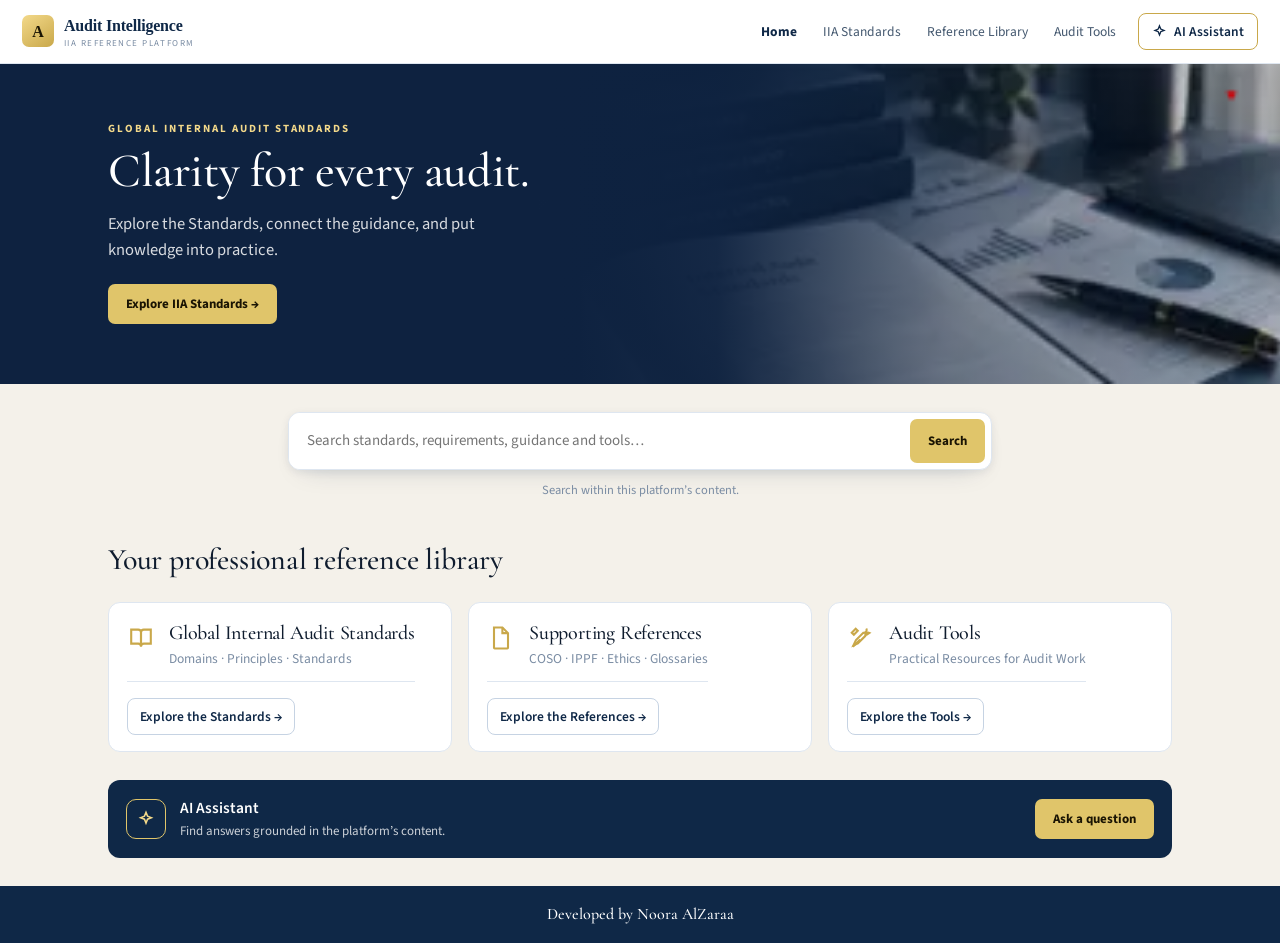
==== index.html @ 4ea4328c "Add gold domain icons and a highlighted subsection rail. Co-authored-by: Cursor <cursoragent@cursor." ====
<!doctype html>
<html lang="en">
<head>
<meta charset="utf-8">
<meta name="viewport" content="width=device-width, initial-scale=1">
<meta name="description" content="Audit Intelligence — a professional reference for the IIA Global Internal Audit Standards, supporting references and practical audit tools.">
<title>Audit Intelligence — IIA Reference Platform</title>
<link rel="stylesheet" href="assets/iia.css?v=9">
</head>
<body>

<header class="top"></header>

<section class="hero">
  <img class="hero-photo" src="assets/hero-audit.png" alt="">
  <div class="hero-shade"></div>
  <div class="hero-in">
    <div class="eyebrow">Global Internal Audit Standards</div>
    <h1>Clarity for every audit.</h1>
    <p>Explore the Standards, connect the guidance, and put knowledge into practice.</p>
    <a class="btn-gold" href="standards.html">Explore IIA Standards →</a>
  </div>
</section>

<div class="home-search">
  <form id="homeSearch" action="standards.html" method="get">
    <input type="search" name="q" id="q" placeholder="Search standards, requirements, guidance and tools…"
           aria-label="Search this platform" autocomplete="off">
    <button class="btn-gold" type="submit">Search</button>
  </form>
  <p class="hint">Search within this platform’s content.</p>
</div>

<div class="home-band" id="library">
  <h2>Your professional reference library</h2>
  <div class="lib-cards">
    <a class="lib-card" href="standards.html">
      <div class="row">
        <svg class="ic" viewBox="0 0 20 20"><path d="M3 4h5a2 2 0 012 2v10a2 2 0 00-2-2H3z"/><path d="M17 4h-5a2 2 0 00-2 2v10a2 2 0 012-2h5z"/></svg>
        <div>
          <h3>Global Internal Audit Standards</h3>
          <p>Domains · Principles · Standards</p>
        </div>
      </div>
      <span class="go">Explore the Standards →</span>
    </a>
    <a class="lib-card" href="references.html">
      <div class="row">
        <svg class="ic" viewBox="0 0 20 20"><path d="M5 2.5h6l4 4V17a.5.5 0 01-.5.5h-9A.5.5 0 015 17z"/><path d="M11 2.5v4h4"/></svg>
        <div>
          <h3>Supporting References</h3>
          <p>COSO · IPPF · Ethics · Glossaries</p>
        </div>
      </div>
      <span class="go">Explore the References →</span>
    </a>
    <a class="lib-card" href="tools.html">
      <div class="row">
        <svg class="ic" viewBox="0 0 20 20"><path d="M13.8 3.2a2.1 2.1 0 01-2.2 3.1L6.4 11.5 4.6 15.2l3.2-1.4 5.2-5.2a2.1 2.1 0 013-2.2L13.6 8"/><path d="M6.2 3.4L3.4 6.2l1.5 1.5 2.8-2.8zM4.2 16.2l5.2-5.2"/></svg>
        <div>
          <h3>Audit Tools</h3>
          <p>Practical Resources for Audit Work</p>
        </div>
      </div>
      <span class="go">Explore the Tools →</span>
    </a>
  </div>
</div>

<div id="found" class="home-band" hidden>
  <h2>Results in this platform</h2>
  <div class="results" id="hits" style="padding:0"></div>
</div>

<div style="max-width:1120px;margin:0 auto;padding:0 28px">
  <div class="askbar">
    <div class="ai-i"><svg class="ic" viewBox="0 0 20 20"><path d="M10 2.5l1.7 4.3 4.3 1.7-4.3 1.7L10 14.5 8.3 10.2 4 8.5l4.3-1.7z"/></svg></div>
    <div>
      <b>AI Assistant</b>
      <span>Find answers grounded in the platform’s content.</span>
    </div>
    <a class="btn-gold" href="assistant.html">Ask a question</a>
  </div>
</div>

<footer></footer>

<script src="data/library.js"></script>
<script src="data/iia.js?v=9"></script>
<script src="data/references.js"></script>
<script src="assets/iia.js?v=9"></script>
<script>
(function(){
  mount({ active:'home' });
  const tg = document.getElementById('navToggle');
  if (tg) tg.style.display = 'none';

  const input = document.getElementById('q');
  const found = document.getElementById('found');
  const hits = document.getElementById('hits');
  const library = document.getElementById('library');
  const params = new URLSearchParams(location.search);
  if (params.get('q')) input.value = params.get('q');

  function show(q){
    const query = q.trim();
    const url = new URL(location.href);
    if (query) url.searchParams.set('q', query); else url.searchParams.delete('q');
    history.replaceState(null, '', url);
    if (!query){ found.hidden = true; library.hidden = false; hits.innerHTML = ''; return; }
    const standards = searchPlatform(query).slice(0, 8);
    const domainI = searchDomainI(query).slice(0, 1);
    const tools = matchCatalog(TOOLS, query);
    const refs = matchCatalog(REFS, query);
    let h = '';
    domainI.forEach(r => {
      const src = (r.hits[0] && r.hits[0].text) || r.summary || '';
      const href = 'standards.html?domain=I' + (r.hits[0] ? '#' + r.hits[0].anchor : '');
      h += '<a class="hit" href="' + href + '"><span class="sref">Domain I</span>' +
        '<h3>' + highlight(r.title, query) + '</h3>' +
        '<p>' + highlight(preview(src, query), query) + '</p></a>';
    });
    standards.forEach(r => {
      const src = (r.hits[0] && r.hits[0].text) || (r.rec && r.rec.summary) || '';
      const href = 'standard.html?ref=' + encodeURIComponent(r.s.ref) +
        (r.hits[0] ? '#' + r.hits[0].anchor : '');
      h += '<a class="hit" href="' + href + '"><span class="sref">' + esc(r.s.ref) + '</span>' +
        '<h3>' + highlight(r.s.title, query) + '</h3>' +
        (r.hits[0] ? '<p>' + highlight(preview(src, query), query) + '</p>' : '<p>Standard</p>') +
        '</a>';
    });
    tools.forEach(t => {
      h += '<a class="hit" href="tools.html?tool=' + encodeURIComponent(t.id) + '">' +
        '<span class="sref">Tool</span><h3>' + esc(t.title) + '</h3><p>' + esc(t.blurb) + '</p></a>';
    });
    refs.forEach(r => {
      h += '<a class="hit" href="references.html?ref=' + encodeURIComponent(r.id) + '">' +
        '<span class="sref">Reference</span><h3>' + esc(r.title) + '</h3><p>' + esc(r.blurb) + '</p></a>';
    });
    if (!h) h = '<div class="empty"><b>Nothing in this platform matches that.</b>' +
      '<p>Search covers the standards, references and tools held here.</p></div>';
    hits.innerHTML = h;
    found.hidden = false;
    library.hidden = true;
  }

  let t;
  input.addEventListener('input', () => { clearTimeout(t); t = setTimeout(() => show(input.value), 140); });
  document.getElementById('homeSearch').addEventListener('submit', e => {
    e.preventDefault();
    show(input.value);
  });
  if (input.value) show(input.value);
})();
</script>
</body>
</html>
---- assets/iia.css ----
@import url('https://fonts.googleapis.com/css2?family=Cormorant+Garamond:wght@500;600&family=Source+Sans+3:ital,wght@0,400;0,500;0,600;0,700;1,400&display=swap');
/* ============================================================
   AUDIT INTELLIGENCE — IIA GLOBAL INTERNAL AUDIT STANDARDS
   Navy / ivory / muted gold. Built to the client's design references.
   ============================================================ */

:root{
  --navy:#0F2847; 
  --navy-2:#153A5E; --navy-3:#1E4C77; --navy-4:#2C6CA8;
  --gold:#E0C56A; --gold-2:#C9A84A; --gold-3:#F3D98A;
  --gold-soft:#FDF8EA; --gold-line:#F0E2B4;
  --ground:#F4F1EA; --panel:#FFFFFF; --panel-2:#F7F4EE; --panel-3:#EBE6DC;
  --bar:64px;
  --ink:#0F1C2E; --ink-2:#44586F; --ink-3:#7A8CA3;
  --line:#DEE6F0; --line-2:#C6D3E3;
  --good:#1D7A52; --good-bg:#E6F4EC;
  --warn:#A8761C; --warn-bg:#FBF1DD;
  --crit:#A33A2E; --crit-bg:#FAEAE7;
  --info:#1E4C77; --info-bg:#E8F0F8;
  --sh-1:0 1px 2px rgba(15,40,71,.06);
  --sh-2:0 2px 8px rgba(15,40,71,.08),0 12px 28px -16px rgba(15,40,71,.22);
  --sh-3:0 6px 18px rgba(15,40,71,.10),0 24px 56px -24px rgba(15,40,71,.30);
  --r:10px; --r-s:7px;
  --sb-w:286px;
}

*{box-sizing:border-box}
html{-webkit-text-size-adjust:100%;scroll-behavior:smooth}
body{
  margin:0;background:var(--ground);color:var(--ink);
  font-family:"Source Sans 3","Segoe UI",system-ui,sans-serif;
  font-size:14.5px;line-height:1.6;-webkit-font-smoothing:antialiased;
}
h1,h2,h3,h4{font-family:"Cormorant Garamond",Georgia,"Times New Roman",serif;
  font-weight:500;margin:0;text-wrap:balance;letter-spacing:-.2px;color:var(--ink)}
a{color:inherit;text-decoration:none}
button{font:inherit;cursor:pointer}
:focus-visible{outline:2px solid var(--gold);outline-offset:2px;border-radius:4px}
.mono{font-family:ui-monospace,"SF Mono",Menlo,Consolas,monospace;font-variant-numeric:tabular-nums}

/* ============ TOP BAR ============ */
.top{position:sticky;top:0;z-index:60;background:#fff;color:var(--ink);
  display:flex;align-items:center;gap:18px;padding:0 22px;height:var(--bar);
  border-bottom:1px solid var(--line)}
.brand{display:flex;align-items:center;gap:10px;flex:none}
.brand .bm{width:32px;height:32px;border-radius:7px;display:grid;place-items:center;
  background:linear-gradient(145deg,var(--gold-3),var(--gold-2));color:#1A1403;
  font-family:Georgia,serif;font-weight:700;font-size:16px}
.brand b{font-family:Georgia,serif;font-size:16px;font-weight:600;letter-spacing:-.2px;
  color:var(--navy);white-space:nowrap}
.brand span{font-size:9px;letter-spacing:.16em;text-transform:uppercase;
  color:var(--ink-3);display:block;line-height:1.2;white-space:nowrap}
.topnav{margin-left:auto;display:flex;align-items:center;gap:2px;min-width:0}
.topnav a{padding:8px 12px;border-radius:6px;font-size:13.5px;color:var(--ink-2);
  transition:.15s;white-space:nowrap}
.topnav a:hover{background:var(--panel-2);color:var(--navy)}
.topnav a.on{color:var(--navy);font-weight:700}
.topnav a.cta{background:transparent;color:var(--navy);font-weight:600;margin-left:8px;
  display:flex;align-items:center;gap:7px;border-radius:8px;padding:7px 13px;
  border:1.5px solid var(--gold-2)}
.topnav a.cta:hover{background:var(--gold-soft);color:var(--navy)}
.topnav .ic{width:15px;height:15px;stroke:currentColor;fill:none;stroke-width:1.8}

/* ============ SHELL ============ */
.shell{display:grid;grid-template-columns:var(--sb-w) 1fr;min-height:calc(100vh - var(--bar));
  align-items:start}

/* ============ STANDARDS NAVIGATOR ============ */
.nav{background:var(--navy);color:#fff;position:sticky;top:var(--bar);
  height:calc(100vh - var(--bar));display:flex;flex-direction:column;overflow:hidden}
.nav-h{padding:14px 16px 12px;border-bottom:1px solid rgba(255,255,255,.1);flex:none}
.nav-h .t{font-size:9.5px;letter-spacing:.17em;text-transform:uppercase;
  color:rgba(255,255,255,.55);font-weight:700;margin:0 0 12px}
.nav-find{position:relative;display:flex;align-items:center}
.nav-find .ic{position:absolute;left:11px;width:14px;height:14px;
  stroke:rgba(255,255,255,.45);fill:none;stroke-width:2;pointer-events:none}
.nav-find input{width:100%;padding:8px 11px 8px 32px;border-radius:6px;font:inherit;font-size:12.5px;
  background:rgba(255,255,255,.1);border:1px solid rgba(255,255,255,.14);color:#fff}
.nav-find input::placeholder{color:rgba(255,255,255,.45)}
.nav-find input:focus{outline:none;border-color:var(--gold);background:rgba(255,255,255,.14)}
.nav-body{flex:1;overflow-y:auto;padding:6px 0 20px;
  scrollbar-width:thin;scrollbar-color:rgba(255,255,255,.2) transparent}
.nav-body::-webkit-scrollbar{width:6px}
.nav-body::-webkit-scrollbar-thumb{background:rgba(255,255,255,.2);border-radius:3px}

.dom-h{padding:13px 16px 5px;font-size:8.5px;letter-spacing:.16em;text-transform:uppercase;
  color:var(--gold);font-weight:700;display:flex;align-items:center;gap:7px}
.dom-h::after{content:"";flex:1;height:1px;background:rgba(201,162,39,.25)}

.pr{border-bottom:1px solid rgba(255,255,255,.05)}
.pr-h{width:100%;display:flex;align-items:flex-start;gap:10px;padding:9px 16px;
  background:none;border:0;color:rgba(255,255,255,.88);text-align:left;
  font-size:12.8px;line-height:1.4;transition:background .14s}
.pr-h:hover{background:rgba(255,255,255,.07);color:#fff}
.pr-h .n{flex:none;width:20px;height:20px;border-radius:4px;display:grid;place-items:center;
  background:transparent;color:var(--gold);border:1px solid var(--gold);
  font-size:10px;font-weight:700;font-family:ui-monospace,monospace;margin-top:1px}
.pr-h .tx{flex:1;min-width:0}
.pr-h .ch{flex:none;width:12px;height:12px;stroke:rgba(255,255,255,.5);fill:none;
  stroke-width:2.4;margin-top:5px;transition:transform .18s}
.pr.open .pr-h{background:rgba(255,255,255,.06);color:#fff}
.pr.open .pr-h .n{background:transparent;color:var(--gold)}
.pr.open .pr-h .ch{transform:rotate(90deg);stroke:var(--gold)}
.pr-body{display:none;padding:0 0 6px}
.pr.open .pr-body{display:block}
.pr-body a{display:grid;grid-template-columns:2.75rem minmax(0,1fr);column-gap:8px;
  align-items:start;text-align:left;padding:7px 14px 7px 36px;font-size:12.2px;
  color:rgba(255,255,255,.78);line-height:1.35;transition:.14s;position:relative}
.pr-body a:hover{background:rgba(255,255,255,.07);color:#fff}
.pr-body a.on{background:rgba(224,197,106,.16);color:#fff;font-weight:600}
.pr-body a.on::before{content:"";position:absolute;left:0;top:0;bottom:0;width:3px;background:var(--gold)}
.pr-body a .sr{width:2.75rem;min-width:2.75rem;font-family:ui-monospace,monospace;font-size:11px;
  color:var(--gold);font-weight:700;text-align:left;line-height:1.35}
.pr-body a .st{min-width:0;text-align:left}
.pr-body a.empty{color:rgba(255,255,255,.55)}
.pr-body a.empty .sr{color:var(--gold)}

.nav-all,.side-link,.purpose{display:flex;align-items:center;gap:8px;
  margin:8px 12px 4px;padding:9px 12px;border-radius:8px;font-size:13px;
  color:rgba(255,255,255,.88);font-weight:600}
.nav-all.on{background:rgba(224,197,106,.28);color:#fff;box-shadow:inset 3px 0 0 var(--gold)}
.side-link.on{background:var(--gold);color:#1A1403;box-shadow:none}
.side-link.on .ic{stroke:#1A1403}
.nav-all:hover,.side-link:hover,.purpose:hover{background:rgba(255,255,255,.08);color:#fff}
.side-link,.purpose{margin:0;border-radius:0;padding:10px 16px;font-weight:500;font-size:12.8px}
.dom-btn{width:100%;display:flex;align-items:center;gap:10px;padding:10px 14px;
  background:none;border:0;color:rgba(255,255,255,.9);text-align:left;font-size:12.6px;line-height:1.35}
.dom-btn:hover{background:rgba(255,255,255,.06)}
.dom-btn > span:nth-child(2){flex:1;min-width:0}
.dom-ico{flex:none;width:22px;height:22px;display:grid;place-items:center}
.nav .dom-ico .ic,.nav-all .ic{width:18px;height:18px;stroke:var(--gold);fill:none;stroke-width:1.7}
.nav .ic{stroke:currentColor;fill:none;stroke-width:1.8}
.nav .nav-all .ic{width:18px;height:18px;stroke:var(--gold);stroke-width:1.7}
.side-link .ic{width:16px;height:16px;stroke:var(--gold-3);fill:none;stroke-width:1.6;flex:none}
.dom-btn .dn{display:block;font-size:9px;letter-spacing:.12em;text-transform:uppercase;
  color:var(--gold);font-weight:700;margin-bottom:2px}
.dom-btn .dx{display:block;flex:1}
.dom-btn .ch{flex:none;width:12px;height:12px;stroke:rgba(255,255,255,.5);fill:none;
  stroke-width:2.4;margin-top:0;transition:transform .18s}
.dom.open > .dom-btn .ch{transform:rotate(-90deg);stroke:var(--gold)}
.dom-body{display:none}
.dom.open > .dom-body{display:block}
.dom.here > .dom-btn{box-shadow:inset 3px 0 0 var(--gold);background:rgba(224,197,106,.12)}
.dom-body .pr-h{padding-left:18px}
.purpose{color:rgba(255,255,255,.72);font-size:12.2px}
.nav-note{margin-top:auto;padding:14px 16px;border-top:1px solid rgba(255,255,255,.1);
  font-size:11.5px;line-height:1.55;color:rgba(255,255,255,.62)}

/* page heads, catalogs, homepage */
.page-h{padding:28px 32px 24px;display:flex;flex-direction:column;align-items:flex-start;gap:0}
.page-h .eyebrow,.hero .eyebrow{font-size:11px;letter-spacing:.16em;text-transform:uppercase;
  color:var(--gold-2);font-weight:700;margin:0 0 8px}
.page-h h1,.std-h h1,.as-h h1{scroll-margin-top:24px}
.page-h h1{font-size:34px;line-height:1.3;margin:0;padding-top:2px}
.page-h > p{margin:10px 0 0;max-width:62ch;color:var(--ink-2);font-size:14.5px}
.statrow{display:flex;gap:28px;margin:18px 0 0;flex-wrap:wrap}
.statrow b{display:block;font-family:Georgia,serif;font-size:22px;color:var(--navy);line-height:1.1}
.statrow span{display:block;margin-top:4px;font-size:12px;line-height:1.3;color:var(--ink-3)}
.searchline{display:flex;gap:10px;align-items:center;margin:22px 0 0;max-width:760px;width:100%;position:relative}
.search-wrap{position:relative;flex:1;display:flex}
.search-wrap .ic{position:absolute;left:12px;top:50%;width:16px;height:16px;margin-top:-8px;
  stroke:var(--ink-3);fill:none;stroke-width:1.8;pointer-events:none}
.search-wrap input{width:100%;padding-left:38px}
.search-help{margin:8px 0 0;font-size:12.5px;color:var(--ink-3)}
body.tools-page .chip.on{background:var(--navy);color:#fff;border-color:var(--navy)}
body.tools-page .chip.on:hover{background:var(--navy-2);color:#fff}
.searchline input{flex:1;padding:12px 14px;border:1px solid var(--line-2);border-radius:8px;
  background:#fff;font:inherit;font-size:14px;color:var(--ink)}
.searchline .search-wrap input{padding-left:38px}
.searchline input:focus{outline:none;border-color:var(--navy-3);box-shadow:0 0 0 3px rgba(30,76,119,.12)}
.chips{display:flex;gap:8px;flex-wrap:wrap;margin:8px 0 4px}
.chip{border:1px solid var(--line-2);background:#fff;border-radius:16px;padding:6px 12px;
  font-size:12.5px;color:var(--ink-2)}
.chip.on,.chip:hover{border-color:var(--navy);color:var(--navy);background:var(--panel)}
.catalog{padding:8px 32px 28px}
.group-label{font-size:10px;letter-spacing:.14em;text-transform:uppercase;color:var(--ink-3);
  font-weight:700;margin:18px 0 10px}
.cgrid{display:grid;grid-template-columns:repeat(3,1fr);gap:14px}
.cgrid.two{grid-template-columns:1fr 1fr}
.tcard{background:#fff;border:1px solid var(--line);border-radius:12px;padding:18px 18px 16px;
  box-shadow:var(--sh-1);display:flex;flex-direction:column;min-height:168px}
.tcard .kicker{font-size:10px;letter-spacing:.14em;text-transform:uppercase;color:var(--gold-2);font-weight:700}
.tcard h3{font-size:18px;margin:8px 0}
.tcard p{margin:0 0 14px;color:var(--ink-2);font-size:13.4px;line-height:1.55;flex:1}
.tcard .go{font-size:13px;font-weight:600;color:var(--navy);align-self:flex-start;
  border:1px solid var(--line-2);border-radius:8px;padding:6px 12px;margin-top:auto}
.tool-card{flex-direction:row;align-items:flex-start;gap:14px;min-height:210px}
.tool-card .tico{width:26px;height:26px;flex:none;margin-top:2px;stroke:var(--gold-2);fill:none;stroke-width:1.6}
.tool-card .tmain{display:flex;flex-direction:column;flex:1;min-width:0;align-self:stretch}
.tool-card .tmain p{flex:1}
.tcard:hover{border-color:var(--navy-3)}
.badge{display:inline-block;margin-left:8px;font-size:10px;letter-spacing:.08em;text-transform:uppercase;
  border:1px solid var(--gold-line);background:var(--gold-soft);color:var(--gold-2);
  border-radius:10px;padding:2px 8px;font-weight:700;vertical-align:middle}
.home-band{max-width:1120px;margin:0 auto;padding:36px 28px 20px}
.home-band h2{font-size:30px;font-weight:500;text-align:left;margin-bottom:18px}
.lib-cards{display:grid;grid-template-columns:repeat(3,1fr);gap:16px;align-items:stretch}
.lib-card{background:#fff;border:1px solid var(--line);border-radius:12px;padding:18px 18px 16px;
  box-shadow:none;display:flex;flex-direction:column;align-items:flex-start;min-height:0}
.lib-card .row{display:flex;gap:14px;align-items:flex-start}
.lib-card .row .ic{width:28px;height:28px;flex:none;margin-top:3px;
  stroke:var(--gold-2);fill:none;stroke-width:1.5}
.lib-card h3{font-size:20px;font-weight:500;margin:0 0 4px;line-height:1.2}
.lib-card p{margin:0;color:var(--ink-3);font-size:13.5px;line-height:1.45}
.lib-card .go{margin-top:16px;font-weight:600;font-size:13.5px;color:var(--navy);
  border:1px solid var(--line-2);border-radius:8px;padding:7px 12px}
.hero{position:relative;min-height:320px;background:#0e2240;color:#fff;overflow:hidden;
  display:flex;align-items:center}
.hero-photo{position:absolute;inset:0;width:100%;height:100%;object-fit:cover;object-position:92% center}
.hero-shade{position:absolute;inset:0;
  background:linear-gradient(90deg,#0e2240 0%,#0e2240 42%,rgba(14,34,64,.96) 56%,rgba(14,34,64,.55) 74%,rgba(14,34,64,.18) 100%)}
.hero-in{position:relative;z-index:1;max-width:1120px;margin:0 auto;padding:46px 28px 50px;width:100%}
.hero .eyebrow{color:var(--gold-3);letter-spacing:.18em}
.hero h1{font-size:48px;font-weight:500;color:#fff;line-height:1.12;max-width:none;
  white-space:nowrap;letter-spacing:-.4px}
.hero p{margin:12px 0 0;max-width:46ch;color:rgba(255,255,255,.84);font-size:16.5px;font-weight:400}
.hero .btn-gold{margin-top:20px}
.home-search{max-width:760px;margin:28px auto 0;position:relative;z-index:2;padding:0 28px}
.home-search form{display:flex;background:#fff;border:1px solid var(--line);border-radius:12px;
  box-shadow:var(--sh-2);overflow:hidden}
.home-search input{flex:1;border:0;padding:16px 18px;font:inherit;font-size:15px;background:#fff;color:var(--ink)}
.home-search input:focus{outline:none}
.home-search button{margin:6px;border:0}
.home-search .hint{text-align:center;color:var(--ink-3);font-size:12.5px;margin:10px 0 0}
.askbar{max-width:1120px;margin:8px auto 28px;background:var(--navy);color:#fff;border-radius:12px;
  padding:16px 18px;display:flex;align-items:center;gap:14px}
.askbar .ai-i{width:40px;height:40px;border-radius:10px;display:grid;place-items:center;
  background:transparent;border:1px solid var(--gold);flex:none}
.askbar .ai-i .ic{width:18px;height:18px;stroke:var(--gold-3);fill:none;stroke-width:1.7}
.askbar .kicker{display:block;font-size:10px;letter-spacing:.16em;text-transform:uppercase;
  color:var(--gold-3);font-weight:700;margin-bottom:3px}
.askbar b{display:block;font-family:"Source Sans 3",sans-serif;font-size:15.5px;font-weight:600;font-style:normal}
.askbar span{display:block;color:rgba(255,255,255,.78);font-size:13px;font-style:normal}
.askbar .btn-gold,.askbar .btn-line{margin-left:auto}
.askbar .btn-line{border:1px solid var(--gold);color:var(--gold-3);background:transparent;
  border-radius:8px;padding:8px 14px;font-size:13px;font-weight:600;white-space:nowrap}
.askbar .btn-line:hover{background:rgba(224,197,106,.12);color:#fff}
.results{padding:8px 32px 24px;display:flex;flex-direction:column;gap:10px}
.hit{display:block;background:#fff;border:1px solid var(--line);border-radius:10px;padding:14px 16px}
.hit:hover{border-color:var(--navy-3)}
.hit .sref{font-family:ui-monospace,monospace;font-size:11px;font-weight:700;
  background:var(--navy);color:var(--gold-3);padding:2px 8px;border-radius:4px;margin-right:8px}
.hit h3{display:inline;font-size:16px}
.hit p{margin:6px 0 0;color:var(--ink-2);font-size:13px}
.sheet{background:#fff;border:1px solid var(--line);border-radius:12px;padding:18px 18px 8px;margin-bottom:16px}
.sheet label{display:block;font-size:12px;font-weight:700;color:var(--ink-2);margin:0 0 12px}
.sheet input,.sheet textarea,.sheet select{width:100%;margin-top:6px;padding:10px 12px;
  border:1px solid var(--line-2);border-radius:8px;font:inherit;font-size:14px;background:#fff;color:var(--ink)}
.sheet textarea{min-height:84px;resize:vertical}
.sheet .hint{font-weight:400;color:var(--ink-3);display:block;margin-top:3px}
@media(max-width:900px){
  .cgrid,.cgrid.two,.lib-cards{grid-template-columns:1fr}
  .hero h1{font-size:34px;white-space:normal}
  .page-h,.catalog,.results{padding-left:18px;padding-right:18px}
  .askbar{margin-left:18px;margin-right:18px;flex-wrap:wrap}
  .askbar .btn-gold{margin-left:0}
}

/* ============ MAIN PANE ============ */
.main{min-width:0;max-width:100%;display:flex;flex-direction:column;
  min-height:calc(100vh - var(--bar));overflow-x:clip}
.wrap{padding:0;flex:1}

/* breadcrumb bar */
.crumb{display:flex;align-items:center;gap:8px;padding:11px 28px;
  background:var(--panel);border-bottom:1px solid var(--line);
  font-size:12px;color:var(--ink-3);position:relative;z-index:1;flex-wrap:wrap}
.crumb a:hover{color:var(--navy-3);text-decoration:underline}
.crumb .sep{opacity:.45}
.crumb b{color:var(--ink-2);font-weight:600}
.crumb .sp{margin-left:auto;display:flex;gap:8px;align-items:center}

/* standard header */
.std-h{padding:28px 28px 0;background:var(--panel);border-bottom:1px solid var(--line)}
.std-eyebrow{font-size:10px;letter-spacing:.16em;text-transform:uppercase;
  color:var(--gold-2);font-weight:700;margin-bottom:9px}
.std-h h1{font-size:30px;line-height:1.3}
.std-h .lede{margin:10px 0 0;font-size:14px;color:var(--ink-2);line-height:1.65;max-width:72ch}
.std-meta{display:flex;gap:7px;flex-wrap:wrap;margin-top:14px}
.mtag{font-size:10px;padding:4px 10px;border-radius:5px;font-weight:600;
  border:1px solid var(--line-2);background:var(--panel-2);color:var(--ink-3);
  font-family:ui-monospace,monospace;white-space:nowrap}
.mtag b{color:var(--ink-2);font-weight:700}

/* section tabs */
.tabs{display:flex;gap:2px;padding:16px 28px 0;overflow-x:auto;
  scrollbar-width:none;background:var(--panel)}
.tabs::-webkit-scrollbar{display:none}
.tab{padding:9px 15px;border:0;background:none;border-bottom:2.5px solid transparent;
  font-size:12.8px;color:var(--ink-3);white-space:nowrap;display:flex;align-items:center;gap:7px;
  transition:.15s;font-weight:500}
.tab:hover{color:var(--navy-3)}
.tab.on{color:var(--navy);border-bottom-color:var(--gold);font-weight:700}
.tab .ic{width:14px;height:14px;stroke:currentColor;fill:none;stroke-width:1.8}
.tab .n{font-size:9.5px;font-family:ui-monospace,monospace;color:var(--ink-3);
  background:var(--panel-3);padding:1px 5px;border-radius:9px;font-weight:700}
.tab.on .n{background:var(--gold-soft);color:var(--gold-2)}

/* content body */
.body{padding:22px 28px 40px;max-width:1180px;min-width:0;overflow-x:hidden}
.sect{margin-bottom:22px;scroll-margin-top:120px}
.sect-h{display:flex;align-items:center;gap:10px;margin-bottom:12px}
.sect-h h2{font-size:17px}
.sect-h .ic{width:17px;height:17px;stroke:var(--gold-2);fill:none;stroke-width:1.8;flex:none}
.sect-h .n{margin-left:auto;font-size:10px;font-family:ui-monospace,monospace;
  color:var(--ink-3);background:var(--panel-3);padding:2px 8px;border-radius:10px;font-weight:700}
.card{background:var(--panel);border:1px solid var(--line);border-radius:var(--r);
  padding:18px 20px;box-shadow:var(--sh-1)}
.card>p{margin:0;font-size:13.8px;line-height:1.75;color:var(--ink-2)}
.card>p+p{margin-top:11px}
.sec-rail{position:relative;margin:2px 10px 8px 21px;display:flex;flex-direction:column;gap:1px}
.sec-rail::before{content:"";position:absolute;left:7px;top:16px;bottom:16px;width:1.5px;
  background:rgba(224,197,106,.72);z-index:0}
.nav-sec{position:relative;z-index:1;display:flex;align-items:center;gap:10px;
  padding:6px 8px 6px 0;border-radius:8px;font-size:12.6px;color:rgba(255,255,255,.82);line-height:1.35}
.nav-sec .dot{flex:none;width:15px;height:15px;border-radius:50%;box-sizing:border-box;
  border:1.5px solid var(--gold);background:var(--navy)}
.nav-sec:hover{background:rgba(255,255,255,.06);color:#fff}
.nav-sec.on{background:rgba(224,197,106,.30);color:#fff;font-weight:600}
.nav-sec.on .dot{background:var(--gold);border-color:var(--gold-3);box-shadow:0 0 0 2px rgba(15,40,71,.45)}
.dom-btn .dn{color:var(--gold)}
body.domain-i-page #statrow,body.domain-i-page #searchForm{display:none}
body.domain-i-page .page-h{padding-bottom:8px}
body.domain-i-page .catalog{padding-top:4px}
.di{display:flex;flex-direction:column;gap:22px}
.di-statement{background:linear-gradient(180deg,#fffdf8,#f6efe0);border:1px solid var(--gold-line);
  border-radius:14px;padding:22px 22px 0;box-shadow:var(--sh-1)}
.di-statement-top{display:flex;gap:16px;align-items:flex-start}
.di-ico{width:44px;height:44px;border-radius:12px;display:grid;place-items:center;background:#fff;
  border:1px solid var(--gold-line);flex:none}
.di-ico .ic{width:22px;height:22px;stroke:var(--gold-2);fill:none;stroke-width:1.6}
.di-statement h2{font-size:28px;line-height:1.2;color:var(--navy)}
.di-statement p{margin:8px 0 0;color:var(--ink-2);font-size:15px;line-height:1.65;max-width:75ch}
.di-tabs{display:flex;gap:22px;flex-wrap:wrap;margin-top:16px;border-top:1px solid rgba(201,168,74,.35)}
.di-tab{padding:12px 0;color:var(--ink-2);font-size:13.5px;font-weight:600;border-bottom:2px solid transparent}
.di-tab.on,.di-tab:hover{color:var(--navy);border-bottom-color:var(--gold-2)}
.di-kicker{font-size:10px;letter-spacing:.14em;text-transform:uppercase;color:var(--gold-2);font-weight:700;margin:0 0 4px}
.di h3{font-size:24px;line-height:1.25;margin:0 0 12px;color:var(--navy)}
.di-values{display:grid;grid-template-columns:repeat(4,1fr);gap:12px}
.di-v{background:#fff;border:1px solid var(--line);border-radius:12px;padding:16px 16px 18px}
.di-v .ic{width:22px;height:22px;stroke:var(--gold-2);fill:none;stroke-width:1.6}
.di-v h3{font-size:18px;margin:10px 0 6px}
.di-v p{margin:0;color:var(--ink-2);font-size:13.2px;line-height:1.5}
.di-split{display:grid;grid-template-columns:1fr 1fr;gap:14px;align-items:start}
.di-box,.di-block{background:#fff;border:1px solid var(--line);border-radius:12px;padding:18px 18px 10px}
.di-block p{margin:0 0 12px;color:var(--ink-2);font-size:14px;line-height:1.65}
.di-block h4{margin:16px 0 8px;font-family:"Source Sans 3",sans-serif;font-size:14px;font-weight:700;color:var(--navy)}
.di-item{display:flex;gap:12px;align-items:flex-start;padding:11px 0;border-bottom:1px solid var(--line)}
.di-item:last-child{border-bottom:0}
.di-item .ic{width:18px;height:18px;stroke:var(--gold-2);fill:none;stroke-width:1.7;flex:none;margin-top:2px}
.di-item b{display:block;font-size:14px;font-weight:600;color:var(--ink);line-height:1.4}
.di-item span{display:block;margin-top:2px;font-size:12.8px;color:var(--ink-2);line-height:1.5}
.di-item span.principle-links{display:flex;flex-direction:column;align-items:flex-start;gap:4px;margin-top:8px}
.principle-links a{display:block;color:var(--navy);font-weight:700;font-size:14px;line-height:1.35;
  text-decoration:underline;text-underline-offset:3px;cursor:pointer;padding:6px 2px}
.principle-links a:hover{color:var(--navy-2)}
[id^="principle-"]{scroll-margin-top:84px}
.di-note{margin:8px 0 8px;font-size:12.6px;color:var(--ink-3);line-height:1.55}
.di-source{margin:14px 0 8px;font-size:13px;color:var(--ink-2);line-height:1.6}
.di-source a{color:var(--navy-3);font-weight:600}
.ref-grid{align-items:stretch}
.ref-card{flex-direction:row;align-items:flex-start;gap:12px;min-height:168px}
.ref-card .ref-ico{width:26px;height:26px;flex:none;margin-top:2px;stroke:var(--gold-2);fill:none;stroke-width:1.6}
.ref-card .tmain{display:flex;flex-direction:column;flex:1;min-width:0}
.ref-card .tmain p{flex:1}
.badge.hist{margin:10px 0 0;background:#F3E4E2;color:var(--crit);border-color:rgba(163,58,46,.25)}
.alpha{display:flex;flex-wrap:wrap;gap:2px;margin-top:16px;max-width:760px}
.alpha a{min-width:26px;text-align:center;font-size:12px;font-weight:700;color:var(--navy);padding:4px 2px;border-radius:4px}
.alpha a.on{background:var(--navy);color:#fff}
.alpha a.off{color:var(--ink-3);pointer-events:none}
.side-group{padding:14px 16px 4px;font-size:9px;letter-spacing:.14em;text-transform:uppercase;color:var(--gold);font-weight:700}
.ref-item{align-items:flex-start}
.ref-num{flex:none;min-width:2.2rem;color:var(--gold);font-weight:700;font-family:ui-monospace,monospace;font-size:11px}
.side-link.on .ref-num{color:#1A1403}
.side-back{display:block;margin-top:auto;padding:14px 16px;border-top:1px solid rgba(255,255,255,.1);color:rgba(255,255,255,.82);font-size:12.5px}
.side-back:hover{color:#fff}
.ref-detail h2.ref-h{font-size:32px;line-height:1.2;color:var(--navy);margin:4px 0 10px}
.ref-detail h3{font-family:"Source Sans 3",sans-serif;font-size:15px;font-weight:700;color:var(--navy);margin:16px 0 8px}
.ref-detail p{margin:0 0 12px;color:var(--ink-2);font-size:14.5px;line-height:1.65}
.ref-kicker{font-size:11px;letter-spacing:.14em;text-transform:uppercase;color:var(--gold-2);font-weight:700}
.ref-sum{font-size:16px;color:var(--ink);line-height:1.55}
.ref-intro{color:var(--ink-3);font-size:13px}
.ref-challenge{background:var(--gold-soft);border:1px solid var(--gold-line);border-radius:8px;padding:10px 12px}
.ref-tabs{display:flex;gap:18px;flex-wrap:wrap;border-bottom:1px solid var(--line);margin:8px 0 16px}
.ref-tab{border:0;background:none;padding:10px 0;font-size:13.5px;font-weight:600;color:var(--ink-3);border-bottom:2px solid transparent}
.ref-tab.on{color:var(--navy);border-bottom-color:var(--gold-2)}
.ref-panel{display:none}
.ref-panel.on{display:block}
.ref-points{list-style:none;margin:8px 0 0;padding:0}
.ref-points li{display:flex;gap:12px;align-items:flex-start;padding:12px 0;border-bottom:1px solid var(--line)}
.ref-points b{flex:none;min-width:1.6rem;color:var(--gold-2);font-family:ui-monospace,monospace}
.ref-points span{color:var(--ink-2);line-height:1.5}
.ref-bullets{margin:8px 0 0;padding:0;list-style:none}
.ref-bullets li{position:relative;padding:6px 0 6px 16px;color:var(--ink-2)}
.ref-bullets li::before{content:"";position:absolute;left:0;top:13px;width:6px;height:6px;border-radius:50%;background:var(--gold-2)}
.ref-note{margin-top:16px;font-size:13px;color:var(--ink-3)}
.ref-note a{color:var(--navy-3);font-weight:600}
.ref-split{display:grid;grid-template-columns:1fr 1fr;gap:12px}
.ref-split div{background:#fff;border:1px solid var(--line);border-radius:10px;padding:14px}
.ref-split b{display:block;margin-bottom:6px;color:var(--navy)}
.ref-split span{color:var(--ink-2);font-size:13.5px;line-height:1.5}
.ref-related{display:flex;flex-wrap:wrap;gap:8px}
.ref-related a{border:1px solid var(--line-2);border-radius:16px;padding:6px 12px;font-size:13px;font-weight:600;color:var(--navy);background:#fff}
.ref-pager{display:flex;justify-content:space-between;gap:12px;margin-top:22px}
.ref-pager a{display:flex;flex-direction:column;gap:2px;min-width:180px;padding:12px 14px;border:1px solid var(--line);border-radius:10px;background:#fff}
.ref-pager a.nx{margin-left:auto;text-align:right}
.ref-pager span{font-size:10px;letter-spacing:.12em;text-transform:uppercase;color:var(--ink-3);font-weight:700}
.ref-pager b{font-weight:600;color:var(--navy)}
@media(max-width:680px){
  .ref-split{grid-template-columns:1fr}
  .ref-detail h2.ref-h{font-size:26px}
}
#domain-i-intro,#domain-i-purpose,#domain-i-value,#domain-i-enhances,#domain-i-conditions,#domain-i-practical,#domain-i-related{scroll-margin-top:84px}
.domain-i-sheet{background:linear-gradient(180deg,#fff, #fbfaf6);border:1px solid var(--line);
  border-radius:14px;box-shadow:var(--sh-2);padding:22px;position:relative;overflow:hidden}
.domain-i-sheet::before{content:"";position:absolute;inset:0 0 auto 0;height:84px;
  background:linear-gradient(180deg,rgba(224,197,106,.12),rgba(224,197,106,0));pointer-events:none}
.domain-i-lede{margin:8px 0 0;font-size:14px;color:var(--ink-2);line-height:1.72;max-width:72ch}
.domain-i-band{display:grid;grid-template-columns:repeat(2,1fr);gap:12px;margin:18px 0}
.domain-i-mini{background:linear-gradient(180deg,#fff,#fcfaf4);border:1px solid var(--line);border-radius:12px;padding:14px 16px}
.domain-i-mini b{display:block;font-size:11px;letter-spacing:.14em;text-transform:uppercase;color:var(--gold-2);margin-bottom:6px}
.domain-i-mini span{display:block;font-size:13.2px;color:var(--ink-2);line-height:1.6}
.domain-i-hero{margin-top:6px;background:linear-gradient(135deg,#fffdf6,#f7f0dc);border-color:var(--gold-line);box-shadow:0 6px 20px rgba(15,40,71,.06)}
.domain-i-card{min-height:0}
.domain-i-list .rq{gap:10px}
.domain-i-conditions .row .tx b{margin-bottom:4px}
.domain-i-card .go{font-size:12.4px;line-height:1.55;background:var(--panel-2)}

/* numbered requirement list */
.rq{margin:0;padding:0;list-style:none;counter-reset:rq;display:flex;flex-direction:column;gap:11px}
.rq li{display:flex;gap:13px;font-size:13.6px;line-height:1.68;color:var(--ink-2)}
.rq li::before{content:counter(rq);counter-increment:rq;flex:none;width:23px;height:23px;
  border-radius:50%;background:var(--navy);color:var(--gold);font-size:11px;font-weight:700;
  display:grid;place-items:center;font-family:ui-monospace,monospace;margin-top:1px}
.rq.dot li::before{content:"";width:6px;height:6px;border-radius:50%;background:var(--gold);
  margin:9px 8px 0 8px}
.rq.tick li::before{content:"\2713";background:var(--good-bg);color:var(--good);font-size:11px}
.rq.flag li::before{content:"!";background:var(--crit-bg);color:var(--crit)}

/* risk / control rows */
.row{display:flex;gap:13px;padding:12px 0;border-bottom:1px solid var(--line);align-items:flex-start}
.row:last-child{border-bottom:0;padding-bottom:0}
.row:first-child{padding-top:0}
.row .tx{flex:1;min-width:0}
.row .tx b{display:block;font-size:13.4px;color:var(--ink);font-weight:600;line-height:1.55}
.row .tx span{font-size:12.3px;color:var(--ink-3);line-height:1.6;display:block;margin-top:3px}
.bdg{flex:none;font-size:9px;letter-spacing:.09em;text-transform:uppercase;font-weight:700;
  padding:4px 10px;border-radius:4px;white-space:nowrap;margin-top:1px;border:1px solid}
.bdg.High{background:var(--crit-bg);color:var(--crit);border-color:rgba(163,58,46,.25)}
.bdg.Medium{background:var(--warn-bg);color:var(--warn);border-color:var(--gold-line)}
.bdg.Low{background:var(--good-bg);color:var(--good);border-color:rgba(29,122,82,.25)}
.bdg.Preventive{background:var(--info-bg);color:var(--info);border-color:rgba(30,76,119,.22)}
.bdg.Detective{background:var(--warn-bg);color:var(--warn);border-color:var(--gold-line)}
.bdg.Corrective{background:#F0EBFA;color:#5E4896;border-color:rgba(94,72,150,.22)}

/* procedure / evidence table */
.tbl-wrap{overflow-x:auto;max-width:100%;border:1px solid var(--line);
  border-radius:var(--r);background:var(--panel);-webkit-overflow-scrolling:touch}
table{width:100%;border-collapse:collapse;font-size:13px;min-width:520px}
th{text-align:left;font-size:9.5px;letter-spacing:.13em;text-transform:uppercase;
  color:var(--ink-3);font-weight:700;padding:11px 16px;background:var(--panel-2);
  border-bottom:1px solid var(--line-2);white-space:nowrap}
td{padding:12px 16px;border-bottom:1px solid var(--line);color:var(--ink-2);
  vertical-align:top;line-height:1.6}
tr:last-child td{border-bottom:0}
tbody tr:hover td{background:var(--panel-2)}
td b{color:var(--ink);font-weight:600}
td.ev{font-size:12.3px;color:var(--ink-3)}

/* source box */
.srcbox{background:var(--panel-2);border:1px solid var(--line);
  border-left:3px solid var(--gold);border-radius:var(--r-s);padding:16px 18px}
.srcbox dl{margin:0;display:grid;grid-template-columns:auto 1fr;gap:8px 16px;font-size:12.6px}
.srcbox dt{font-size:9.5px;letter-spacing:.12em;text-transform:uppercase;color:var(--ink-3);
  font-weight:700;white-space:nowrap;padding-top:2px}
.srcbox dd{margin:0;color:var(--ink-2)}
.srcbox dd a{color:var(--navy-3);font-weight:600}
.srcbox dd a:hover{text-decoration:underline}

/* AI assistant callout */
.aibox{background:linear-gradient(135deg,var(--navy) 0%,var(--navy-2) 100%);
  border-radius:var(--r);padding:20px 22px;color:#fff;display:flex;gap:16px;
  align-items:center;flex-wrap:wrap;box-shadow:var(--sh-2)}
.aibox .ai-i{width:42px;height:42px;flex:none;border-radius:10px;display:grid;place-items:center;
  background:rgba(201,162,39,.18);border:1px solid rgba(201,162,39,.4)}
.aibox .ai-i .ic{width:21px;height:21px;stroke:var(--gold-3);fill:none;stroke-width:1.7}
.aibox .ai-t{flex:1;min-width:200px}
.aibox b{font-family:Georgia,serif;font-size:15.5px;display:block;margin-bottom:3px}
.aibox span{font-size:12.5px;color:rgba(255,255,255,.72);line-height:1.6}
.btn-gold{background:var(--gold);color:#1A1403;border:0;border-radius:var(--r-s);
  padding:10px 18px;font-size:13px;font-weight:700;display:inline-flex;align-items:center;
  gap:8px;white-space:nowrap;transition:background .15s}
.btn-gold:hover{background:var(--gold-3)}
.btn-gold .ic{width:15px;height:15px;stroke:currentColor;fill:none;stroke-width:2}
.btn-navy{background:var(--navy);color:#fff;border:0;border-radius:var(--r-s);
  padding:10px 18px;font-size:13px;font-weight:600;display:inline-flex;align-items:center;
  gap:8px;transition:background .15s}
.btn-navy:hover{background:var(--navy-2)}
.btn-o{background:var(--panel);color:var(--navy);border:1px solid var(--line-2);
  border-radius:var(--r-s);padding:10px 18px;font-size:13px;font-weight:600;
  display:inline-flex;align-items:center;gap:8px;transition:.15s}
.btn-o:hover{border-color:var(--navy-3);background:var(--panel-2)}

/* prev / next */
.pager{display:flex;gap:12px;padding:18px 28px 32px;border-top:1px solid var(--line);
  margin-top:8px;flex-wrap:wrap}
.pager a{flex:1;min-width:220px;display:flex;align-items:center;gap:12px;
  padding:13px 16px;border:1px solid var(--line);border-radius:var(--r);
  background:var(--panel);transition:.15s}
.pager a:hover{border-color:var(--navy-3);box-shadow:var(--sh-1)}
.pager a.nx{justify-content:flex-end;text-align:right}
.pager .ic{width:17px;height:17px;stroke:var(--gold-2);fill:none;stroke-width:2;flex:none}
.pager .lb{font-size:9.5px;letter-spacing:.13em;text-transform:uppercase;
  color:var(--ink-3);font-weight:700;display:block}
.pager .tt{font-size:13px;color:var(--ink);font-weight:600;line-height:1.4}

/* empty state */
.empty{text-align:center;padding:60px 24px;color:var(--ink-3)}
.empty .ic{width:38px;height:38px;stroke:var(--line-2);fill:none;stroke-width:1.5;margin-bottom:14px}
.empty b{display:block;font-family:Georgia,serif;font-size:18px;color:var(--ink-2);margin-bottom:7px}
.empty p{margin:0 auto;font-size:13px;max-width:46ch;line-height:1.7}

/* scope notice */
.scope{display:flex;gap:11px;align-items:flex-start;background:var(--good-bg);
  border:1px solid rgba(29,122,82,.2);border-radius:var(--r-s);padding:12px 15px}
.scope .ic{width:17px;height:17px;flex:none;stroke:var(--good);fill:none;stroke-width:1.8;margin-top:1px}
.scope b{display:block;font-size:12.6px;color:var(--good);font-weight:700;margin-bottom:2px}
.scope span{font-size:12px;color:var(--ink-2);line-height:1.6;display:block}

/* ============ FOOTER ============ */
footer{background:var(--navy);color:rgba(255,255,255,.82);padding:16px 28px;
  border-top:none;display:flex;align-items:center;justify-content:center;
  gap:18px;flex-wrap:wrap;font-size:13px;margin-top:auto;text-align:center}
footer .dev{font-family:"Cormorant Garamond",Georgia,serif;font-size:16px;font-weight:500;color:#fff}

/* ============ RESPONSIVE ============ */
.nav-toggle{display:none;background:var(--panel-2);border:1px solid var(--line);color:var(--navy);
  width:34px;height:34px;border-radius:6px;place-items:center}
.nav-toggle .ic{width:17px;height:17px;stroke:currentColor;fill:none;stroke-width:2}

@media(max-width:1000px){
  .di-values{grid-template-columns:1fr 1fr}
  .di-split{grid-template-columns:1fr}
  .shell{grid-template-columns:1fr}
  .nav{position:fixed;top:var(--bar);left:0;width:300px;z-index:55;height:calc(100vh - var(--bar));
    transform:translateX(-100%);transition:transform .22s ease;box-shadow:var(--sh-3)}
  .nav.open{transform:translateX(0)}
  .nav-toggle{display:grid}
  .top .sub{display:none}
  .std-h,.crumb,.body,.tabs,.pager{padding-left:18px;padding-right:18px}
}
@media(max-width:680px){
  .di-values{grid-template-columns:1fr}
  .di-statement h2{font-size:22px}
  .di-statement-top{flex-direction:column}
  .domain-i-band{grid-template-columns:1fr}
  .std-h h1{font-size:23px}
  .brand span{display:none}
  .topnav a{padding:8px 8px;font-size:12px}
  .topnav a.cta{padding:7px 10px;font-size:11.5px;gap:5px}
  .top{gap:8px;padding:0 10px}
  .brand .bm{width:27px;height:27px;font-size:14px}
  .brand b{font-size:13.5px}
  .tabs{padding-left:14px;padding-right:14px}
  .body{padding:18px 14px 30px}
  .std-h,.crumb,.tabs,.pager{padding-left:14px;padding-right:14px}
}
@media(prefers-reduced-motion:reduce){*{transition:none!important;scroll-behavior:auto}}
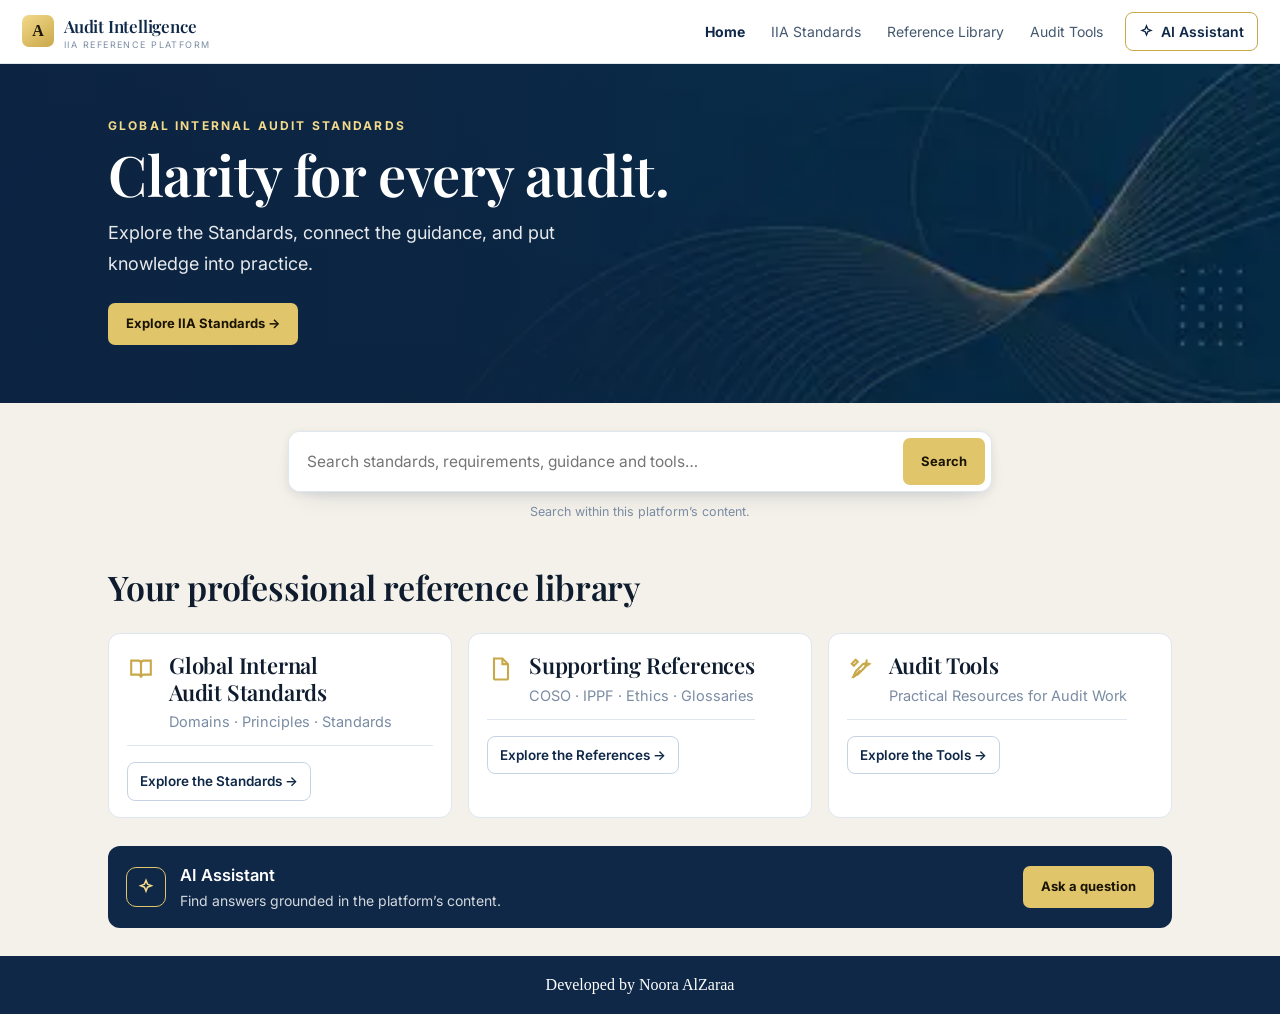
==== commit 2ba8adac: "Refine homepage typography and hero image; add Public Sector Application section" ====
--- a/index.html
+++ b/index.html
@@ -12,7 +12,7 @@
 <header class="top"></header>
 
 <section class="hero">
-  <img class="hero-photo" src="assets/hero-audit.png" alt="">
+  <img class="hero-photo" src="assets/hero-homepage-reference.png" alt="">
   <div class="hero-shade"></div>
   <div class="hero-in">
     <div class="eyebrow">Global Internal Audit Standards</div>
--- a/assets/iia.css
+++ b/assets/iia.css
@@ -1,4 +1,4 @@
-@import url('https://fonts.googleapis.com/css2?family=Cormorant+Garamond:wght@500;600&family=Source+Sans+3:ital,wght@0,400;0,500;0,600;0,700;1,400&display=swap');
+@import url('https://fonts.googleapis.com/css2?family=Inter:wght@400;500;600;700&family=Playfair+Display:wght@500;600;700&display=swap');
 /* ============================================================
    AUDIT INTELLIGENCE — IIA GLOBAL INTERNAL AUDIT STANDARDS
    Navy / ivory / muted gold. Built to the client's design references.
@@ -28,11 +28,11 @@
 html{-webkit-text-size-adjust:100%;scroll-behavior:smooth}
 body{
   margin:0;background:var(--ground);color:var(--ink);
-  font-family:"Source Sans 3","Segoe UI",system-ui,sans-serif;
-  font-size:14.5px;line-height:1.6;-webkit-font-smoothing:antialiased;
+  font-family:"Inter","Segoe UI",system-ui,sans-serif;
+  font-size:15px;line-height:1.65;-webkit-font-smoothing:antialiased;
 }
-h1,h2,h3,h4{font-family:"Cormorant Garamond",Georgia,"Times New Roman",serif;
-  font-weight:500;margin:0;text-wrap:balance;letter-spacing:-.2px;color:var(--ink)}
+h1,h2,h3,h4{font-family:"Playfair Display",Georgia,"Times New Roman",serif;
+  font-weight:600;margin:0;text-wrap:balance;letter-spacing:-.2px;color:var(--ink)}
 a{color:inherit;text-decoration:none}
 button{font:inherit;cursor:pointer}
 :focus-visible{outline:2px solid var(--gold);outline-offset:2px;border-radius:4px}
@@ -46,12 +46,12 @@
 .brand .bm{width:32px;height:32px;border-radius:7px;display:grid;place-items:center;
   background:linear-gradient(145deg,var(--gold-3),var(--gold-2));color:#1A1403;
   font-family:Georgia,serif;font-weight:700;font-size:16px}
-.brand b{font-family:Georgia,serif;font-size:16px;font-weight:600;letter-spacing:-.2px;
+.brand b{font-family:"Playfair Display",Georgia,serif;font-size:17px;font-weight:600;letter-spacing:-.2px;
   color:var(--navy);white-space:nowrap}
 .brand span{font-size:9px;letter-spacing:.16em;text-transform:uppercase;
   color:var(--ink-3);display:block;line-height:1.2;white-space:nowrap}
 .topnav{margin-left:auto;display:flex;align-items:center;gap:2px;min-width:0}
-.topnav a{padding:8px 12px;border-radius:6px;font-size:13.5px;color:var(--ink-2);
+.topnav a{padding:8px 12px;border-radius:6px;font-size:14px;color:var(--ink-2);
   transition:.15s;white-space:nowrap}
 .topnav a:hover{background:var(--panel-2);color:var(--navy)}
 .topnav a.on{color:var(--navy);font-weight:700}
@@ -128,9 +128,11 @@
 .dom-btn:hover{background:rgba(255,255,255,.06)}
 .dom-btn > span:nth-child(2){flex:1;min-width:0}
 .dom-ico{flex:none;width:22px;height:22px;display:grid;place-items:center}
+.nav-img{display:block;width:18px;height:18px;object-fit:contain}
 .nav .dom-ico .ic,.nav-all .ic{width:18px;height:18px;stroke:var(--gold);fill:none;stroke-width:1.7}
 .nav .ic{stroke:currentColor;fill:none;stroke-width:1.8}
 .nav .nav-all .ic{width:18px;height:18px;stroke:var(--gold);stroke-width:1.7}
+.nav-all .nav-img,.dom-ico .nav-img{filter:drop-shadow(0 0 0 rgba(0,0,0,0))}
 .side-link .ic{width:16px;height:16px;stroke:var(--gold-3);fill:none;stroke-width:1.6;flex:none}
 .dom-btn .dn{display:block;font-size:9px;letter-spacing:.12em;text-transform:uppercase;
   color:var(--gold);font-weight:700;margin-bottom:2px}
@@ -193,32 +195,32 @@
   border:1px solid var(--gold-line);background:var(--gold-soft);color:var(--gold-2);
   border-radius:10px;padding:2px 8px;font-weight:700;vertical-align:middle}
 .home-band{max-width:1120px;margin:0 auto;padding:36px 28px 20px}
-.home-band h2{font-size:30px;font-weight:500;text-align:left;margin-bottom:18px}
+.home-band h2{font-size:34px;font-weight:600;text-align:left;margin-bottom:18px}
 .lib-cards{display:grid;grid-template-columns:repeat(3,1fr);gap:16px;align-items:stretch}
 .lib-card{background:#fff;border:1px solid var(--line);border-radius:12px;padding:18px 18px 16px;
   box-shadow:none;display:flex;flex-direction:column;align-items:flex-start;min-height:0}
 .lib-card .row{display:flex;gap:14px;align-items:flex-start}
 .lib-card .row .ic{width:28px;height:28px;flex:none;margin-top:3px;
   stroke:var(--gold-2);fill:none;stroke-width:1.5}
-.lib-card h3{font-size:20px;font-weight:500;margin:0 0 4px;line-height:1.2}
-.lib-card p{margin:0;color:var(--ink-3);font-size:13.5px;line-height:1.45}
+.lib-card h3{font-size:22px;font-weight:600;margin:0 0 6px;line-height:1.2}
+.lib-card p{margin:0;color:var(--ink-3);font-size:14.5px;line-height:1.55}
 .lib-card .go{margin-top:16px;font-weight:600;font-size:13.5px;color:var(--navy);
   border:1px solid var(--line-2);border-radius:8px;padding:7px 12px}
 .hero{position:relative;min-height:320px;background:#0e2240;color:#fff;overflow:hidden;
   display:flex;align-items:center}
-.hero-photo{position:absolute;inset:0;width:100%;height:100%;object-fit:cover;object-position:92% center}
+.hero-photo{position:absolute;inset:0;width:100%;height:100%;object-fit:cover;object-position:center center}
 .hero-shade{position:absolute;inset:0;
-  background:linear-gradient(90deg,#0e2240 0%,#0e2240 42%,rgba(14,34,64,.96) 56%,rgba(14,34,64,.55) 74%,rgba(14,34,64,.18) 100%)}
-.hero-in{position:relative;z-index:1;max-width:1120px;margin:0 auto;padding:46px 28px 50px;width:100%}
-.hero .eyebrow{color:var(--gold-3);letter-spacing:.18em}
-.hero h1{font-size:48px;font-weight:500;color:#fff;line-height:1.12;max-width:none;
+  background:linear-gradient(90deg,rgba(14,34,64,.82) 0%,rgba(14,34,64,.72) 34%,rgba(14,34,64,.34) 62%,rgba(14,34,64,.1) 100%)}
+.hero-in{position:relative;z-index:1;max-width:1120px;margin:0 auto;padding:52px 28px 58px;width:100%}
+.hero .eyebrow{color:var(--gold-3);letter-spacing:.18em;font-size:12px}
+.hero h1{font-size:56px;font-weight:600;color:#fff;line-height:1.08;max-width:none;
   white-space:nowrap;letter-spacing:-.4px}
-.hero p{margin:12px 0 0;max-width:46ch;color:rgba(255,255,255,.84);font-size:16.5px;font-weight:400}
-.hero .btn-gold{margin-top:20px}
+.hero p{margin:14px 0 0;max-width:48ch;color:rgba(255,255,255,.9);font-size:18px;font-weight:400;line-height:1.7}
+.hero .btn-gold{margin-top:24px}
 .home-search{max-width:760px;margin:28px auto 0;position:relative;z-index:2;padding:0 28px}
 .home-search form{display:flex;background:#fff;border:1px solid var(--line);border-radius:12px;
   box-shadow:var(--sh-2);overflow:hidden}
-.home-search input{flex:1;border:0;padding:16px 18px;font:inherit;font-size:15px;background:#fff;color:var(--ink)}
+.home-search input{flex:1;border:0;padding:17px 18px;font:inherit;font-size:15.5px;background:#fff;color:var(--ink)}
 .home-search input:focus{outline:none}
 .home-search button{margin:6px;border:0}
 .home-search .hint{text-align:center;color:var(--ink-3);font-size:12.5px;margin:10px 0 0}
@@ -229,8 +231,8 @@
 .askbar .ai-i .ic{width:18px;height:18px;stroke:var(--gold-3);fill:none;stroke-width:1.7}
 .askbar .kicker{display:block;font-size:10px;letter-spacing:.16em;text-transform:uppercase;
   color:var(--gold-3);font-weight:700;margin-bottom:3px}
-.askbar b{display:block;font-family:"Source Sans 3",sans-serif;font-size:15.5px;font-weight:600;font-style:normal}
-.askbar span{display:block;color:rgba(255,255,255,.78);font-size:13px;font-style:normal}
+.askbar b{display:block;font-family:"Inter",sans-serif;font-size:16.5px;font-weight:600;font-style:normal}
+.askbar span{display:block;color:rgba(255,255,255,.82);font-size:14px;font-style:normal}
 .askbar .btn-gold,.askbar .btn-line{margin-left:auto}
 .askbar .btn-line{border:1px solid var(--gold);color:var(--gold-3);background:transparent;
   border-radius:8px;padding:8px 14px;font-size:13px;font-weight:600;white-space:nowrap}
@@ -250,7 +252,7 @@
 .sheet .hint{font-weight:400;color:var(--ink-3);display:block;margin-top:3px}
 @media(max-width:900px){
   .cgrid,.cgrid.two,.lib-cards{grid-template-columns:1fr}
-  .hero h1{font-size:34px;white-space:normal}
+  .hero h1{font-size:40px;white-space:normal}
   .page-h,.catalog,.results{padding-left:18px;padding-right:18px}
   .askbar{margin-left:18px;margin-right:18px;flex-wrap:wrap}
   .askbar .btn-gold{margin-left:0}
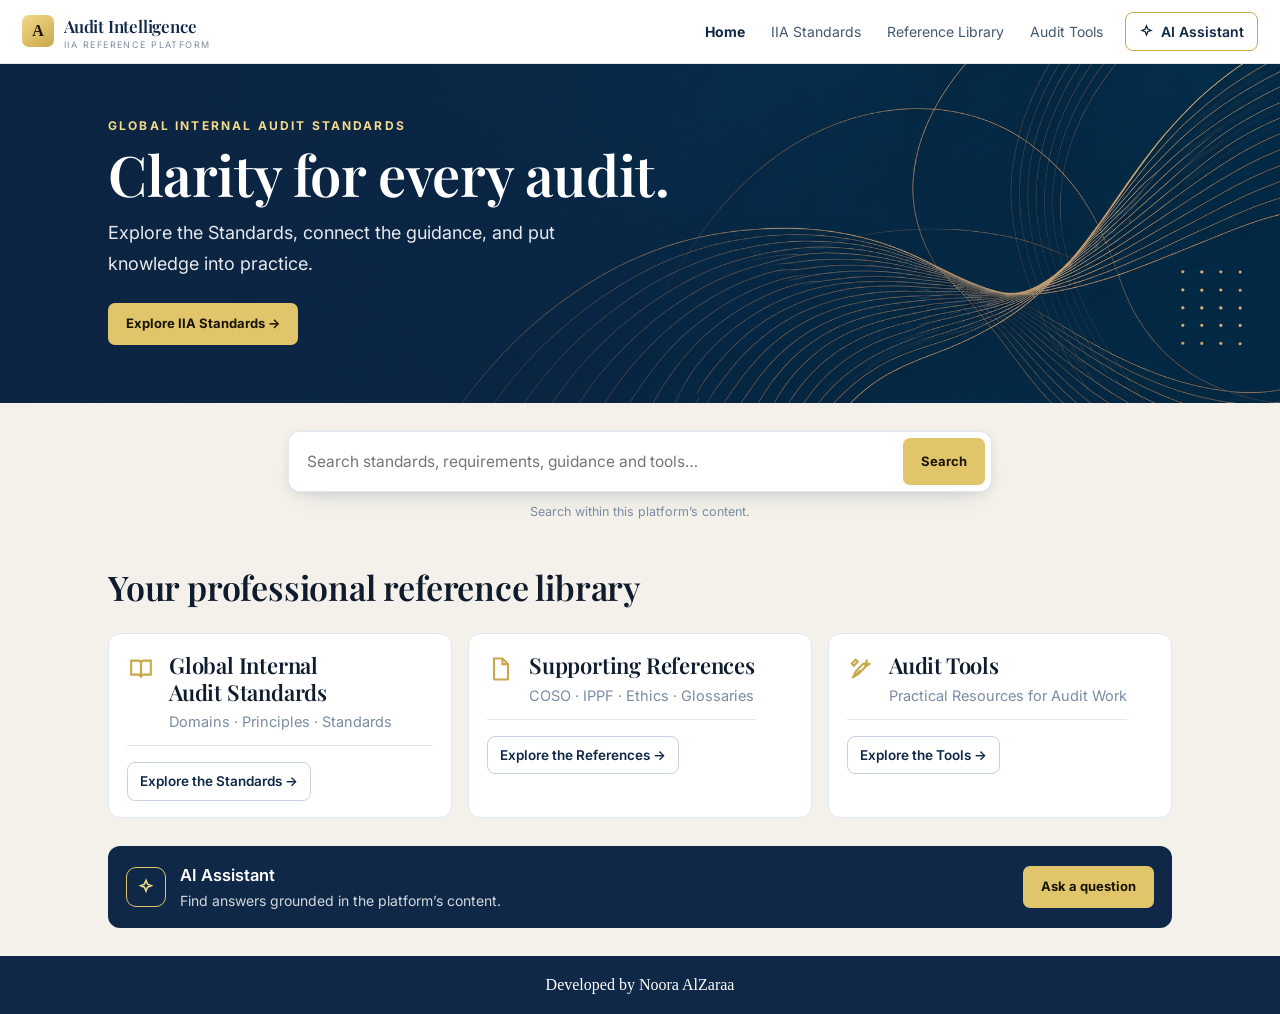
==== commit bf565a16: "Add supplied standards library and align Public Sector page to mockup" ====
--- a/index.html
+++ b/index.html
@@ -12,7 +12,7 @@
 <header class="top"></header>
 
 <section class="hero">
-  <img class="hero-photo" src="assets/hero-homepage-reference.png" alt="">
+  <img class="hero-photo" src="assets/audit-background-2172x724.png" alt="">
   <div class="hero-shade"></div>
   <div class="hero-in">
     <div class="eyebrow">Global Internal Audit Standards</div>
@@ -86,6 +86,7 @@
 <footer></footer>
 
 <script src="data/library.js"></script>
+<script src="data/supplied-standards.js"></script>
 <script src="data/iia.js?v=9"></script>
 <script src="data/references.js"></script>
 <script src="assets/iia.js?v=9"></script>
--- a/assets/iia.css
+++ b/assets/iia.css
@@ -209,6 +209,8 @@
 .hero{position:relative;min-height:320px;background:#0e2240;color:#fff;overflow:hidden;
   display:flex;align-items:center}
 .hero-photo{position:absolute;inset:0;width:100%;height:100%;object-fit:cover;object-position:center center}
+.card p{white-space:pre-line}
+.std-h .lede{overflow-wrap:anywhere}
 .hero-shade{position:absolute;inset:0;
   background:linear-gradient(90deg,rgba(14,34,64,.82) 0%,rgba(14,34,64,.72) 34%,rgba(14,34,64,.34) 62%,rgba(14,34,64,.1) 100%)}
 .hero-in{position:relative;z-index:1;max-width:1120px;margin:0 auto;padding:52px 28px 58px;width:100%}
@@ -552,6 +554,7 @@
   .std-h,.crumb,.body,.tabs,.pager{padding-left:18px;padding-right:18px}
 }
 @media(max-width:680px){
+  .topnav a:not(.cta){display:none}
   .di-values{grid-template-columns:1fr}
   .di-statement h2{font-size:22px}
   .di-statement-top{flex-direction:column}
@@ -568,3 +571,81 @@
   .std-h,.crumb,.tabs,.pager{padding-left:14px;padding-right:14px}
 }
 @media(prefers-reduced-motion:reduce){*{transition:none!important;scroll-behavior:auto}}
+
+/* Public Sector Application: content switches in place, not via anchor scrolling. */
+.public-sector-page{background:#f8f6f0}
+.public-sector-page .crumb{background:#faf9f5;border-bottom:0;padding:10px 28px 0}
+.public-sector-page .page-h{padding:10px 28px 8px}
+.public-sector-page .page-h .eyebrow{font-size:10px;margin:0 0 5px}
+.public-sector-page .page-h h1{font-size:clamp(28px,2.7vw,39px);line-height:1.13;max-width:860px;color:#142b43}
+.public-sector-page .page-h > #lede{margin-top:5px;max-width:900px;font-size:14px;line-height:1.45}
+.public-sector-page .ps-page-note{font-size:11px;line-height:1.45;color:var(--ink-3);margin:4px 0 0;max-width:950px}
+.public-sector-page .catalog{padding:0 28px 10px}
+.public-sector-page .nav .nav-h .t{font-size:15px;letter-spacing:.03em;text-transform:none;color:#fff;margin-bottom:8px}
+.public-sector-page .nav-all.public-app.on{background:var(--gold-2);color:#162e47;box-shadow:none}
+.public-sector-page .nav-guidance-label{font-size:9px}
+.public-sector-page #pageAsk{border-radius:4px;padding:10px 14px;gap:12px}
+.public-sector-page #pageAsk .ai-i{width:30px;height:30px;border:0}
+.public-sector-page #pageAsk b{font-size:13px}
+.public-sector-page #pageAsk span{font-size:11px}
+.public-sector-page #pageAsk .btn-gold{font-size:11px;padding:7px 11px}
+.public-sector-page #out + div{padding:0 28px 12px!important}
+.nav-guidance{border-top:1px solid rgba(255,255,255,.16);padding:10px 0 12px}
+.nav-guidance-label{padding:6px 24px;color:var(--gold);font-size:10px;font-weight:700;letter-spacing:.13em;text-transform:uppercase}
+.public-sector{gap:10px}
+.public-sector .ps-heading{background:transparent;border:0;border-radius:0;padding:0}
+.public-sector .ps-classification{margin:0;color:var(--ink-2);font-size:12.5px;line-height:1.55}
+.public-sector .ps-classification b{color:var(--navy)}
+.public-sector .di-tabs{gap:6px 8px;margin:0;border:0;align-items:center}
+.public-sector .di-tab{background:transparent;border:1px solid transparent;border-radius:20px;cursor:pointer;font:600 11px "Inter",sans-serif;color:var(--ink-2);padding:7px 14px;white-space:nowrap}
+.public-sector .di-tab.on,.public-sector .di-tab:hover{background:var(--navy);color:#fff;border-color:var(--navy)}
+.public-sector .di-tab:focus-visible,.ps-explore:focus-visible{outline:2px solid var(--navy);outline-offset:3px}
+.public-sector .ps-view[hidden]{display:none!important}
+.ps-view{min-width:0}
+.ps-panel,.ps-card{background:#fff;border:1px solid #e8e3d6;border-radius:6px;padding:14px 16px;min-width:0;box-shadow:0 1px 5px rgba(15,40,71,.04)}
+.ps-panel h4{margin:0 0 6px;color:var(--navy);font:600 17px/1.3 "Playfair Display",Georgia,serif}
+.ps-panel h5{margin:18px 0 6px;color:var(--navy);font:700 14px "Inter",sans-serif}
+.ps-panel p{margin:0 0 7px;color:var(--ink-2);font-size:12.5px;line-height:1.5}
+.ps-panel p:last-child{margin-bottom:0}
+.ps-intro{background:#fffdf8;padding:16px 18px 16px 64px;position:relative;min-height:106px}
+.ps-intro::before{content:'▤';position:absolute;left:18px;top:20px;color:var(--gold-2);font:30px/1 Georgia,serif}
+.ps-intro p{display:inline;margin-right:.3em}
+.ps-cards{display:grid;grid-template-columns:repeat(3,minmax(0,1fr));gap:10px;margin:10px 0}
+.ps-card{display:flex;align-items:flex-start;gap:12px;padding:13px 14px}
+.ps-card > .ic{width:30px;height:30px;stroke:var(--gold-2);fill:none;stroke-width:1.6;flex:none}
+.ps-card-content{min-width:0;display:flex;flex-direction:column;align-items:flex-start;flex:1;align-self:stretch}
+.ps-card-head{display:flex;gap:11px;align-items:center}
+.ps-card-head .ic,.ps-area-title .ic{width:28px;height:28px;stroke:var(--gold-2);fill:none;stroke-width:1.6;flex:none}
+.ps-card h3{margin:0 0 4px;font-size:16px;line-height:1.25}
+.ps-card p{margin:0 0 9px;font-size:12px;color:var(--ink-2);line-height:1.45;flex:1}
+.ps-explore{display:inline-flex;align-items:center;justify-content:space-between;gap:9px;padding:5px 9px;border:1px solid var(--gold-2);border-radius:4px;background:#fff;color:var(--navy);font:600 11px "Inter",sans-serif;cursor:pointer;max-width:100%;text-align:left}
+.ps-explore:hover{background:var(--gold-soft)}
+.ps-explore .ic{width:16px;height:16px;stroke:var(--gold-2);fill:none;stroke-width:1.8}
+.ps-lower{display:grid;grid-template-columns:1fr 1fr;gap:10px}
+.ps-lower .ps-panel{border:0;box-shadow:none;background:transparent;padding:4px 8px}
+.ps-lower .ps-panel h4{font-size:15px}
+.ps-panel .rq{margin:0}
+.ps-panel .rq li{font-size:12px;line-height:1.5}
+.ps-area-title{display:flex;align-items:center;gap:12px;margin:4px 0 14px;font-size:24px;color:var(--navy)}
+.ps-area-grid{display:grid;grid-template-columns:repeat(2,minmax(0,1fr));gap:14px;align-items:start}
+.ps-area-grid .ps-panel:first-child{grid-column:1/-1;background:#fffcf6}
+.ps-area-grid .ps-panel .di-item span{font-size:13px}
+.ps-table-wrap{overflow-x:auto;border:1px solid var(--gold-line);border-radius:12px;background:#fff}
+.ps-table{width:100%;border-collapse:collapse;text-align:left;font-size:13px;line-height:1.55}
+.ps-table th{background:#f8f2e6;color:var(--navy);font-size:12px}
+.ps-table td,.ps-table th{padding:12px 16px;border-bottom:1px solid var(--line);vertical-align:top}
+.ps-table tbody tr:last-child td{border-bottom:0}
+.ps-table td:first-child{white-space:nowrap}
+.ps-table a{color:var(--navy-3);font-weight:700;text-decoration:underline;text-underline-offset:3px}
+body.domain-i-page:has(.public-sector) .askbar .btn-gold{background:transparent;color:var(--gold-2);border:1px solid var(--gold-2);border-radius:7px}
+body.domain-i-page:has(.public-sector) .askbar .btn-gold:hover{background:rgba(224,197,106,.12)}
+@media(max-width:800px){.ps-cards{grid-template-columns:1fr}.ps-area-grid{grid-template-columns:1fr}.ps-lower{grid-template-columns:1fr}.ps-area-grid .ps-panel:first-child{grid-column:auto}}
+@media(max-width:680px){
+  .public-sector-page .crumb,.public-sector-page .page-h{padding-left:18px;padding-right:18px}
+  .public-sector-page .catalog{padding-left:18px;padding-right:18px}
+  .public-sector-page #out + div{padding-left:18px!important;padding-right:18px!important}
+  .public-sector .di-tabs{gap:4px}
+  .public-sector .di-tab{font-size:11px;padding:6px 10px}
+  .ps-intro{padding-left:54px}
+  .ps-table{min-width:680px}
+}
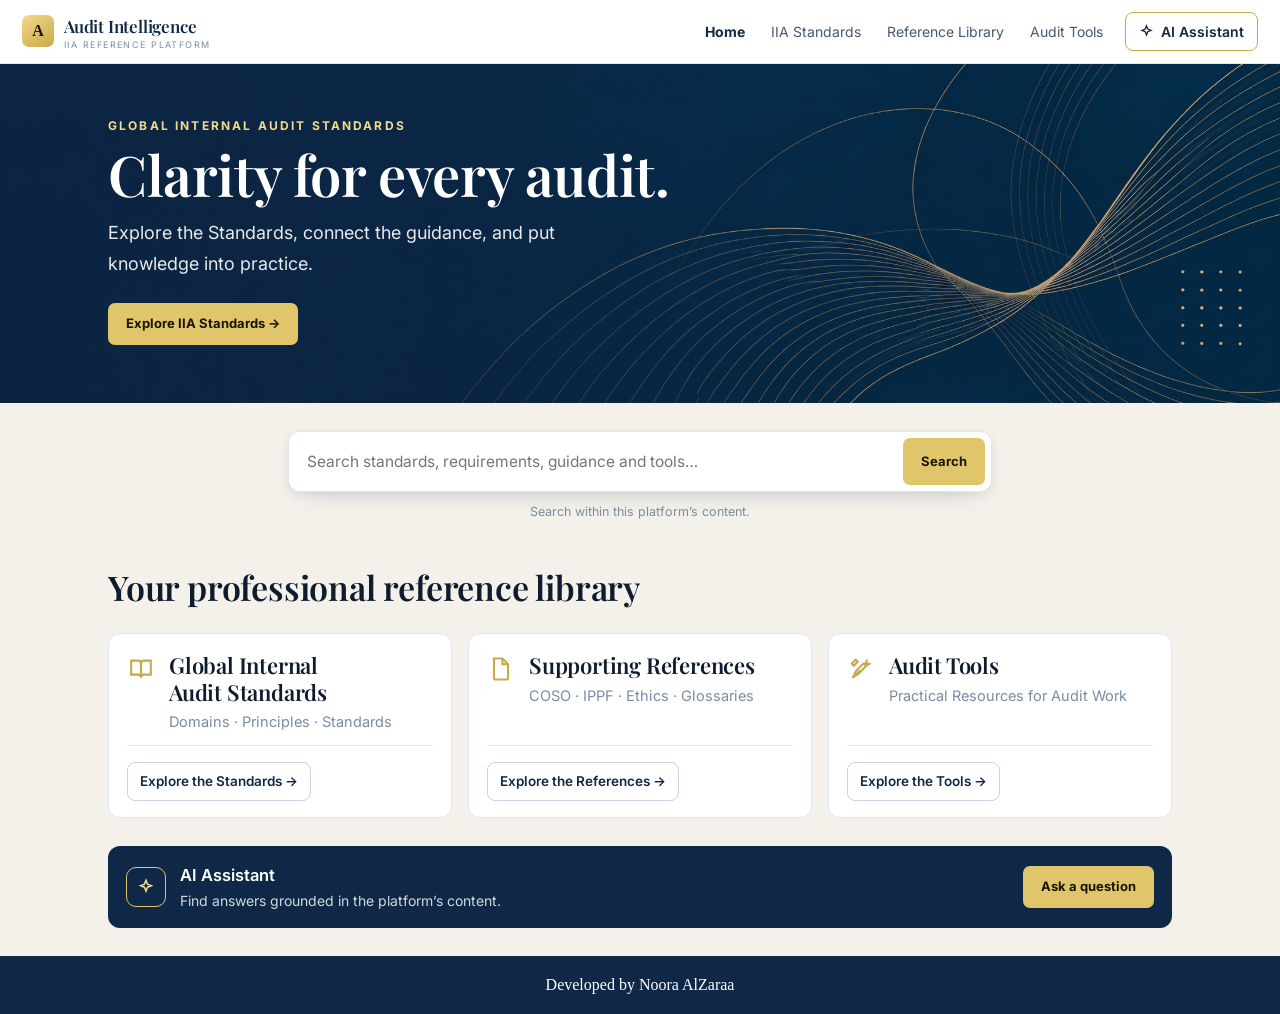
==== commit 688e2bd2: "Complete PDF table rendering and platform content retrieval" ====
--- a/index.html
+++ b/index.html
@@ -87,6 +87,7 @@
 
 <script src="data/library.js"></script>
 <script src="data/supplied-standards.js"></script>
+<script src="data/supplied-tables.js"></script>
 <script src="data/iia.js?v=9"></script>
 <script src="data/references.js"></script>
 <script src="assets/iia.js?v=9"></script>
@@ -111,8 +112,9 @@
     if (!query){ found.hidden = true; library.hidden = false; hits.innerHTML = ''; return; }
     const standards = searchPlatform(query).slice(0, 8);
     const domainI = searchDomainI(query).slice(0, 1);
+    const publicSector = searchPublicSector(query);
     const tools = matchCatalog(TOOLS, query);
-    const refs = matchCatalog(REFS, query);
+    const refs = searchReferences(query).slice(0,8);
     let h = '';
     domainI.forEach(r => {
       const src = (r.hits[0] && r.hits[0].text) || r.summary || '';
@@ -121,11 +123,18 @@
         '<h3>' + highlight(r.title, query) + '</h3>' +
         '<p>' + highlight(preview(src, query), query) + '</p></a>';
     });
+    publicSector.forEach(r=>{
+      h+='<a class="hit" href="standards.html?domain=public-sector#'+r.anchor+'">'+
+        '<span class="sref">Public Sector Application · '+esc(r.label)+'</span><h3>'+esc(r.title)+'</h3>'+
+        '<p>'+highlight(preview(r.text,query),query)+'</p></a>';
+    });
     standards.forEach(r => {
-      const src = (r.hits[0] && r.hits[0].text) || (r.rec && r.rec.summary) || '';
+      const src = cleanSummary((r.hits[0] && r.hits[0].text) || (r.rec && r.rec.summary));
       const href = 'standard.html?ref=' + encodeURIComponent(r.s.ref) +
+        (r.hits[0]?.match ? '&match=' + encodeURIComponent(r.hits[0].match) : '') +
         (r.hits[0] ? '#' + r.hits[0].anchor : '');
-      h += '<a class="hit" href="' + href + '"><span class="sref">' + esc(r.s.ref) + '</span>' +
+      h += '<a class="hit" href="' + href + '"><span class="sref">' + esc(r.s.ref) +
+        (r.hits[0] ? ' · ' + esc(r.hits[0].label) : '') + '</span>' +
         '<h3>' + highlight(r.s.title, query) + '</h3>' +
         (r.hits[0] ? '<p>' + highlight(preview(src, query), query) + '</p>' : '<p>Standard</p>') +
         '</a>';
@@ -134,9 +143,10 @@
       h += '<a class="hit" href="tools.html?tool=' + encodeURIComponent(t.id) + '">' +
         '<span class="sref">Tool</span><h3>' + esc(t.title) + '</h3><p>' + esc(t.blurb) + '</p></a>';
     });
-    refs.forEach(r => {
-      h += '<a class="hit" href="references.html?ref=' + encodeURIComponent(r.id) + '">' +
-        '<span class="sref">Reference</span><h3>' + esc(r.title) + '</h3><p>' + esc(r.blurb) + '</p></a>';
+    refs.forEach(({page,item,text}) => {
+      h += '<a class="hit" href="references.html?ref=' + encodeURIComponent(page.id) + '&item=' + encodeURIComponent(item.id) + '">' +
+        '<span class="sref">' + esc(page.title) + '</span><h3>' + esc(item.title) + '</h3><p>' +
+        highlight(preview(text,query),query) + '</p></a>';
     });
     if (!h) h = '<div class="empty"><b>Nothing in this platform matches that.</b>' +
       '<p>Search covers the standards, references and tools held here.</p></div>';
--- a/assets/iia.css
+++ b/assets/iia.css
@@ -199,7 +199,7 @@
 .lib-cards{display:grid;grid-template-columns:repeat(3,1fr);gap:16px;align-items:stretch}
 .lib-card{background:#fff;border:1px solid var(--line);border-radius:12px;padding:18px 18px 16px;
   box-shadow:none;display:flex;flex-direction:column;align-items:flex-start;min-height:0}
-.lib-card .row{display:flex;gap:14px;align-items:flex-start}
+.lib-card .row{display:flex;gap:14px;align-items:flex-start;flex:1;width:100%;min-width:0}
 .lib-card .row .ic{width:28px;height:28px;flex:none;margin-top:3px;
   stroke:var(--gold-2);fill:none;stroke-width:1.5}
 .lib-card h3{font-size:22px;font-weight:600;margin:0 0 6px;line-height:1.2}
@@ -303,6 +303,7 @@
 /* content body */
 .body{padding:22px 28px 40px;max-width:1180px;min-width:0;overflow-x:hidden}
 .sect{margin-bottom:22px;scroll-margin-top:120px}
+.search-target{outline:2px solid var(--gold-2);outline-offset:2px;background:var(--gold-soft)!important;border-radius:4px}
 .sect-h{display:flex;align-items:center;gap:10px;margin-bottom:12px}
 .sect-h h2{font-size:17px}
 .sect-h .ic{width:17px;height:17px;stroke:var(--gold-2);fill:none;stroke-width:1.8;flex:none}
@@ -312,6 +313,46 @@
   padding:18px 20px;box-shadow:var(--sh-1)}
 .card>p{margin:0;font-size:13.8px;line-height:1.75;color:var(--ink-2)}
 .card>p+p{margin-top:11px}
+/* PDF-backed standards use the same typography and card hierarchy as older records. */
+.source-content{color:var(--ink-2);font-size:13.8px;line-height:1.75}
+.source-content p{margin:0 0 12px}
+.source-content p:last-child,.source-content .rq:last-child{margin-bottom:0}
+.source-content .rq{margin:8px 0 14px;gap:8px}
+.source-content .rq li{font-size:13.8px;line-height:1.65}
+.source-content .source-subhead{font-family:"Inter","Segoe UI",sans-serif;
+  font-size:13.8px;color:var(--navy);font-weight:700;margin:16px 0 7px;line-height:1.5}
+.source-content .source-subhead:first-child{margin-top:0}
+.sect .scope + .source-content{margin-top:12px}
+.sect .source-content + .srcbox,.sect .source-content + .source-table,
+.sect .source-table + .source-content,.sect .source-content + .source-content{margin-top:14px}
+.source-table{max-width:100%;overflow:auto;background:#fff;border:1px solid var(--line);
+  border-radius:var(--r);-webkit-overflow-scrolling:touch}
+.source-table-note{position:sticky;left:0;display:block;width:max-content;max-width:100%;
+  padding:7px 20px 0;color:var(--ink-3);font-size:11px;line-height:1.5}
+.source-table pre{margin:0;padding:18px 20px;width:max-content;min-width:100%;
+  font:12.8px/1.75 ui-monospace,"SF Mono",Consolas,monospace;color:var(--ink-2);
+  white-space:pre;tab-size:4}
+.source-table:focus-visible{outline:2px solid var(--navy-3)}
+.source-data-table{margin:0}
+.source-data-table table{min-width:540px;table-layout:fixed}
+.source-data-table th:first-child,.source-data-table td:first-child{width:60%}
+.source-data-table th:last-child,.source-data-table td:last-child{width:40%}
+.source-data-table td{overflow-wrap:anywhere}
+@media(max-width:680px){
+  .source-data-table{overflow:visible}
+  .source-data-table table{min-width:0;table-layout:auto;display:block}
+  .source-data-table thead{position:absolute;width:1px;height:1px;padding:0;margin:-1px;
+    overflow:hidden;clip:rect(0,0,0,0);white-space:nowrap;border:0}
+  .source-data-table tbody,.source-data-table tr{display:block}
+  .source-data-table tr{padding:13px 16px;border-bottom:1px solid var(--line)}
+  .source-data-table tr:last-child{border-bottom:0}
+  .source-data-table td,.source-data-table td:first-child,.source-data-table td:last-child{
+    display:block;width:100%;padding:0;border:0;font-size:13px;line-height:1.55}
+  .source-data-table td+td{margin-top:7px}
+  .source-data-table td+td::before{content:attr(data-label);display:block;color:var(--ink-3);
+    font-size:10px;font-weight:700;letter-spacing:.07em;text-transform:uppercase;margin-bottom:2px}
+  .source-data-table .ev{font-size:13px;color:var(--ink-2)}
+}
 .sec-rail{position:relative;margin:2px 10px 8px 21px;display:flex;flex-direction:column;gap:1px}
 .sec-rail::before{content:"";position:absolute;left:7px;top:16px;bottom:16px;width:1.5px;
   background:rgba(224,197,106,.72);z-index:0}
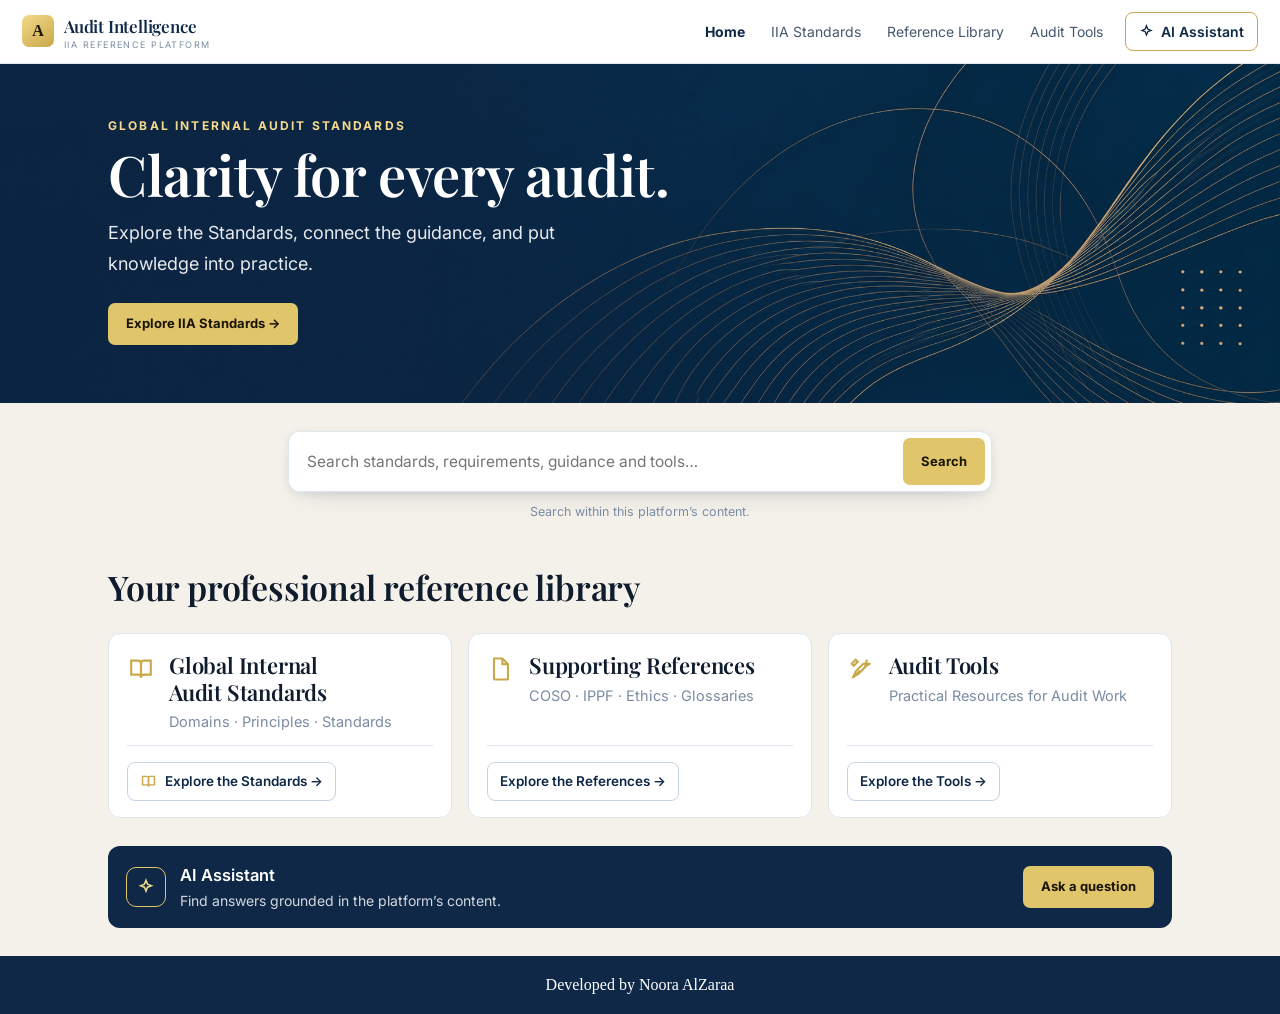
==== commit f5be9b49: "Add gold book icon to standards library action" ====
--- a/index.html
+++ b/index.html
@@ -5,7 +5,7 @@
 <meta name="viewport" content="width=device-width, initial-scale=1">
 <meta name="description" content="Audit Intelligence — a professional reference for the IIA Global Internal Audit Standards, supporting references and practical audit tools.">
 <title>Audit Intelligence — IIA Reference Platform</title>
-<link rel="stylesheet" href="assets/iia.css?v=9">
+<link rel="stylesheet" href="assets/iia.css?v=14">
 </head>
 <body>
 
@@ -42,7 +42,7 @@
           <p>Domains · Principles · Standards</p>
         </div>
       </div>
-      <span class="go">Explore the Standards →</span>
+      <span class="go"><svg class="ic" viewBox="0 0 20 20" aria-hidden="true"><path d="M3 4h5a2 2 0 012 2v10a2 2 0 00-2-2H3z"/><path d="M17 4h-5a2 2 0 00-2 2v10a2 2 0 012-2h5z"/></svg>Explore the Standards →</span>
     </a>
     <a class="lib-card" href="references.html">
       <div class="row">
@@ -90,7 +90,7 @@
 <script src="data/supplied-tables.js"></script>
 <script src="data/iia.js?v=9"></script>
 <script src="data/references.js"></script>
-<script src="assets/iia.js?v=9"></script>
+<script src="assets/iia.js?v=11"></script>
 <script>
 (function(){
   mount({ active:'home' });
--- a/assets/iia.css
+++ b/assets/iia.css
@@ -88,7 +88,7 @@
 .dom-h::after{content:"";flex:1;height:1px;background:rgba(201,162,39,.25)}
 
 .pr{border-bottom:1px solid rgba(255,255,255,.05)}
-.pr-h{width:100%;display:flex;align-items:flex-start;gap:10px;padding:9px 16px;
+.pr-h{width:100%;display:flex;align-items:flex-start;gap:10px;padding:10px 16px;
   background:none;border:0;color:rgba(255,255,255,.88);text-align:left;
   font-size:12.8px;line-height:1.4;transition:background .14s}
 .pr-h:hover{background:rgba(255,255,255,.07);color:#fff}
@@ -96,15 +96,15 @@
   background:transparent;color:var(--gold);border:1px solid var(--gold);
   font-size:10px;font-weight:700;font-family:ui-monospace,monospace;margin-top:1px}
 .pr-h .tx{flex:1;min-width:0}
-.pr-h .ch{flex:none;width:12px;height:12px;stroke:rgba(255,255,255,.5);fill:none;
-  stroke-width:2.4;margin-top:5px;transition:transform .18s}
+.pr-h .ch{flex:none;width:14px;height:14px;stroke:rgba(255,255,255,.5);fill:none;
+  stroke-width:2.4;margin-top:3px;transition:transform .18s}
 .pr.open .pr-h{background:rgba(255,255,255,.06);color:#fff}
 .pr.open .pr-h .n{background:transparent;color:var(--gold)}
 .pr.open .pr-h .ch{transform:rotate(90deg);stroke:var(--gold)}
 .pr-body{display:none;padding:0 0 6px}
 .pr.open .pr-body{display:block}
 .pr-body a{display:grid;grid-template-columns:2.75rem minmax(0,1fr);column-gap:8px;
-  align-items:start;text-align:left;padding:7px 14px 7px 36px;font-size:12.2px;
+  align-items:start;text-align:left;padding:8px 16px 8px 36px;font-size:12.2px;
   color:rgba(255,255,255,.78);line-height:1.35;transition:.14s;position:relative}
 .pr-body a:hover{background:rgba(255,255,255,.07);color:#fff}
 .pr-body a.on{background:rgba(224,197,106,.16);color:#fff;font-weight:600}
@@ -123,11 +123,11 @@
 .side-link.on .ic{stroke:#1A1403}
 .nav-all:hover,.side-link:hover,.purpose:hover{background:rgba(255,255,255,.08);color:#fff}
 .side-link,.purpose{margin:0;border-radius:0;padding:10px 16px;font-weight:500;font-size:12.8px}
-.dom-btn{width:100%;display:flex;align-items:center;gap:10px;padding:10px 14px;
+.dom-btn{width:100%;display:flex;align-items:flex-start;gap:10px;padding:10px 16px;
   background:none;border:0;color:rgba(255,255,255,.9);text-align:left;font-size:12.6px;line-height:1.35}
 .dom-btn:hover{background:rgba(255,255,255,.06)}
 .dom-btn > span:nth-child(2){flex:1;min-width:0}
-.dom-ico{flex:none;width:22px;height:22px;display:grid;place-items:center}
+.dom-ico{flex:none;width:22px;height:22px;display:grid;place-items:center;margin-top:3px}
 .nav-img{display:block;width:18px;height:18px;object-fit:contain}
 .nav .dom-ico .ic,.nav-all .ic{width:18px;height:18px;stroke:var(--gold);fill:none;stroke-width:1.7}
 .nav .ic{stroke:currentColor;fill:none;stroke-width:1.8}
@@ -137,8 +137,8 @@
 .dom-btn .dn{display:block;font-size:9px;letter-spacing:.12em;text-transform:uppercase;
   color:var(--gold);font-weight:700;margin-bottom:2px}
 .dom-btn .dx{display:block;flex:1}
-.dom-btn .ch{flex:none;width:12px;height:12px;stroke:rgba(255,255,255,.5);fill:none;
-  stroke-width:2.4;margin-top:0;transition:transform .18s}
+.dom-btn .ch{flex:none;width:14px;height:14px;stroke:rgba(255,255,255,.5);fill:none;
+  stroke-width:2.4;margin-top:6px;transition:transform .18s}
 .dom.open > .dom-btn .ch{transform:rotate(-90deg);stroke:var(--gold)}
 .dom-body{display:none}
 .dom.open > .dom-body{display:block}
@@ -205,7 +205,8 @@
 .lib-card h3{font-size:22px;font-weight:600;margin:0 0 6px;line-height:1.2}
 .lib-card p{margin:0;color:var(--ink-3);font-size:14.5px;line-height:1.55}
 .lib-card .go{margin-top:16px;font-weight:600;font-size:13.5px;color:var(--navy);
-  border:1px solid var(--line-2);border-radius:8px;padding:7px 12px}
+  border:1px solid var(--line-2);border-radius:8px;padding:7px 12px;display:inline-flex;align-items:center;gap:8px}
+.lib-card .go .ic{width:17px;height:17px;flex:none;stroke:var(--gold-2);fill:none;stroke-width:1.7}
 .hero{position:relative;min-height:320px;background:#0e2240;color:#fff;overflow:hidden;
   display:flex;align-items:center}
 .hero-photo{position:absolute;inset:0;width:100%;height:100%;object-fit:cover;object-position:center center}
@@ -406,8 +407,9 @@
 .ref-grid{align-items:stretch}
 .ref-card{flex-direction:row;align-items:flex-start;gap:12px;min-height:168px}
 .ref-card .ref-ico{width:26px;height:26px;flex:none;margin-top:2px;stroke:var(--gold-2);fill:none;stroke-width:1.6}
-.ref-card .tmain{display:flex;flex-direction:column;flex:1;min-width:0}
+.ref-card .tmain{display:flex;flex-direction:column;flex:1;min-width:0;align-self:stretch}
 .ref-card .tmain p{flex:1}
+.ref-card .go{display:inline-flex;align-items:center;min-height:40px}
 .badge.hist{margin:10px 0 0;background:#F3E4E2;color:var(--crit);border-color:rgba(163,58,46,.25)}
 .alpha{display:flex;flex-wrap:wrap;gap:2px;margin-top:16px;max-width:760px}
 .alpha a{min-width:26px;text-align:center;font-size:12px;font-weight:700;color:var(--navy);padding:4px 2px;border-radius:4px}
@@ -419,6 +421,20 @@
 .side-link.on .ref-num{color:#1A1403}
 .side-back{display:block;margin-top:auto;padding:14px 16px;border-top:1px solid rgba(255,255,255,.1);color:rgba(255,255,255,.82);font-size:12.5px}
 .side-back:hover{color:#fff}
+.ref-category{width:100%;justify-content:space-between;border:0;background:transparent;
+  font:500 12.8px "Inter",sans-serif;text-align:left;cursor:pointer;line-height:1.45}
+.ref-category .ch{width:13px;height:13px;flex:none;stroke:currentColor;transition:transform .18s}
+.ref-category[aria-expanded="true"] .ch{transform:rotate(90deg)}
+.ref-category.on{background:rgba(224,197,106,.18);color:#fff;box-shadow:inset 3px 0 0 var(--gold)}
+.ref-category:hover,.ref-category.on:hover{background:rgba(255,255,255,.1);color:#fff}
+.ref-category:focus-visible,.ref-item:focus-visible{outline:2px solid var(--gold);outline-offset:-2px}
+.ref-submenu{padding:2px 0 8px;background:rgba(0,0,0,.1)}
+.ref-submenu .ref-item{padding:7px 14px 7px 30px;font-size:12px;line-height:1.4}
+.ref-submenu .ref-item.on{background:var(--gold);color:#1A1403}
+.ref-subgroup-title{padding:11px 16px 3px 30px;color:var(--gold);font-size:10px;font-weight:700}
+.ref-submenu .side-group{padding:10px 16px 3px 30px}
+.ref-submenu[hidden],.ref-category-block[hidden],.ref-item[hidden],.ref-all[hidden],
+.ref-submenu .side-group[hidden],.ref-subgroup-title[hidden]{display:none!important}
 .ref-detail h2.ref-h{font-size:32px;line-height:1.2;color:var(--navy);margin:4px 0 10px}
 .ref-detail h3{font-family:"Source Sans 3",sans-serif;font-size:15px;font-weight:700;color:var(--navy);margin:16px 0 8px}
 .ref-detail p{margin:0 0 12px;color:var(--ink-2);font-size:14.5px;line-height:1.65}
